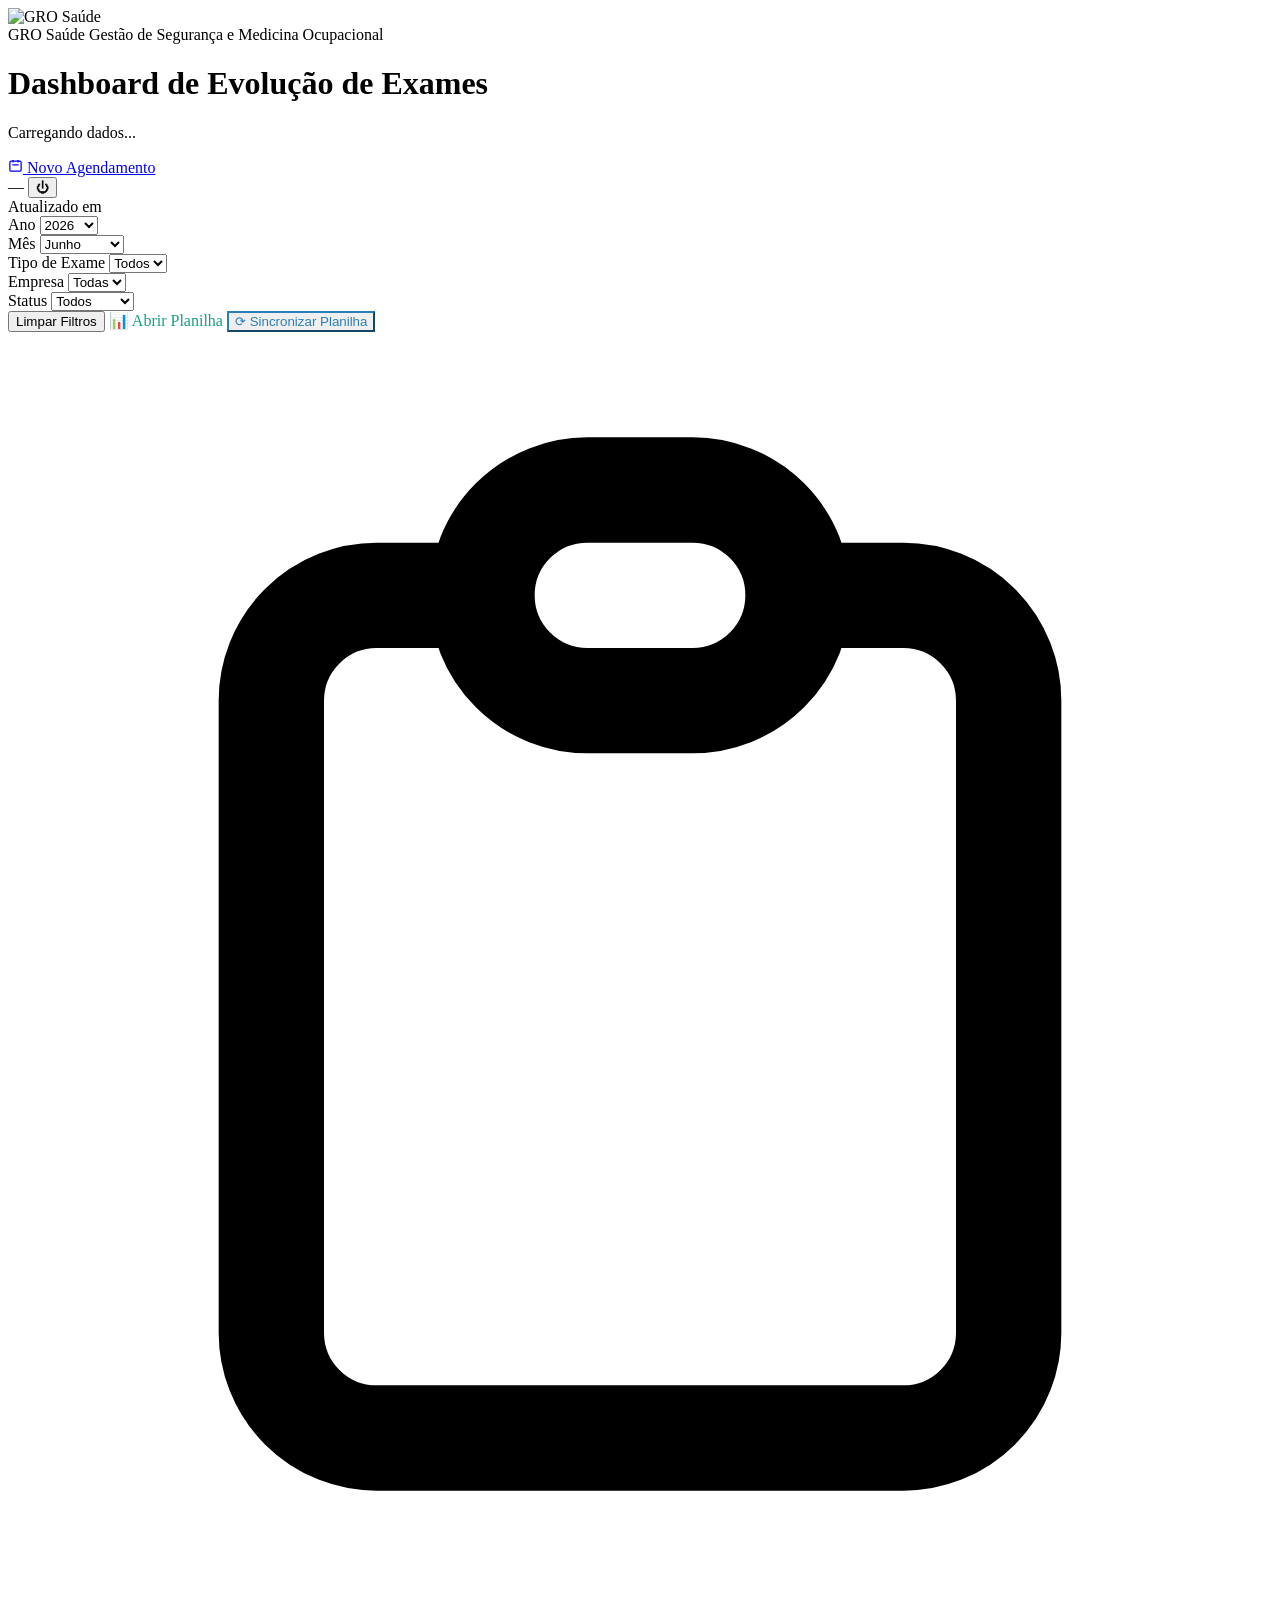
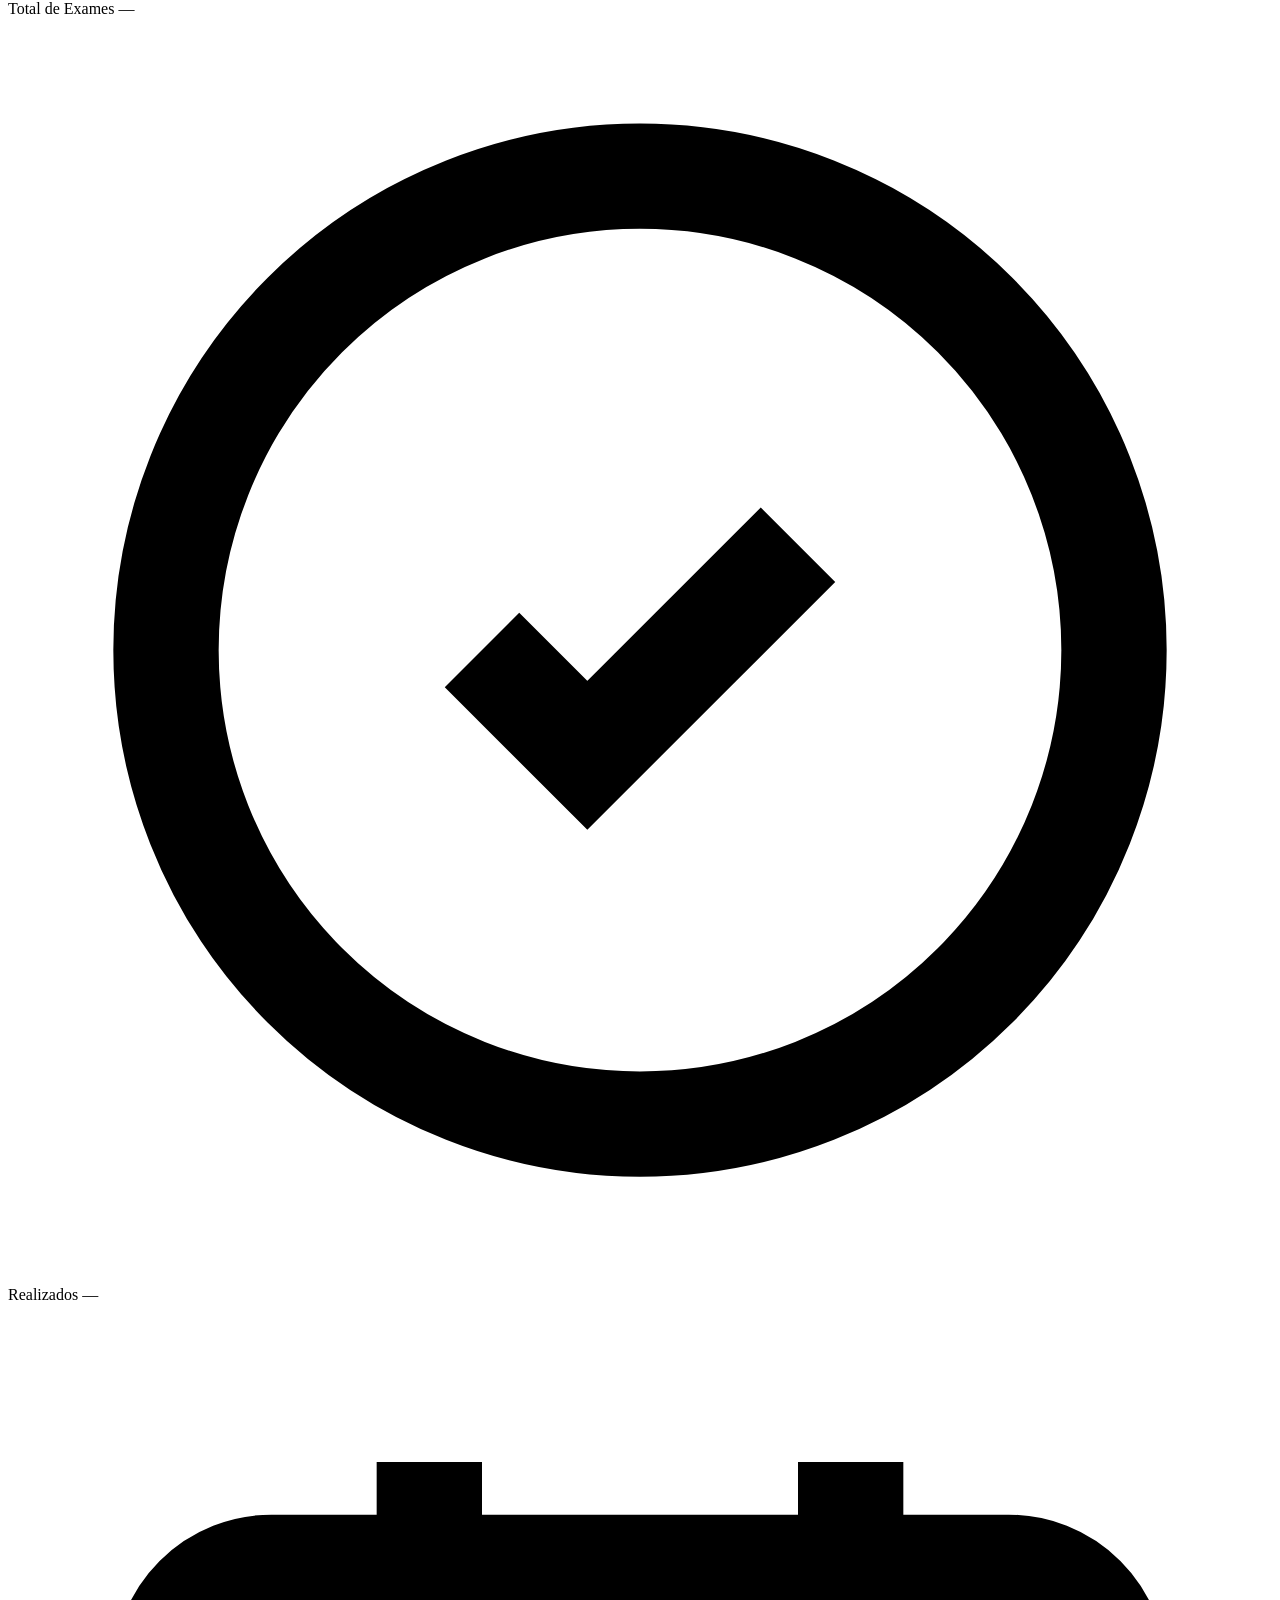
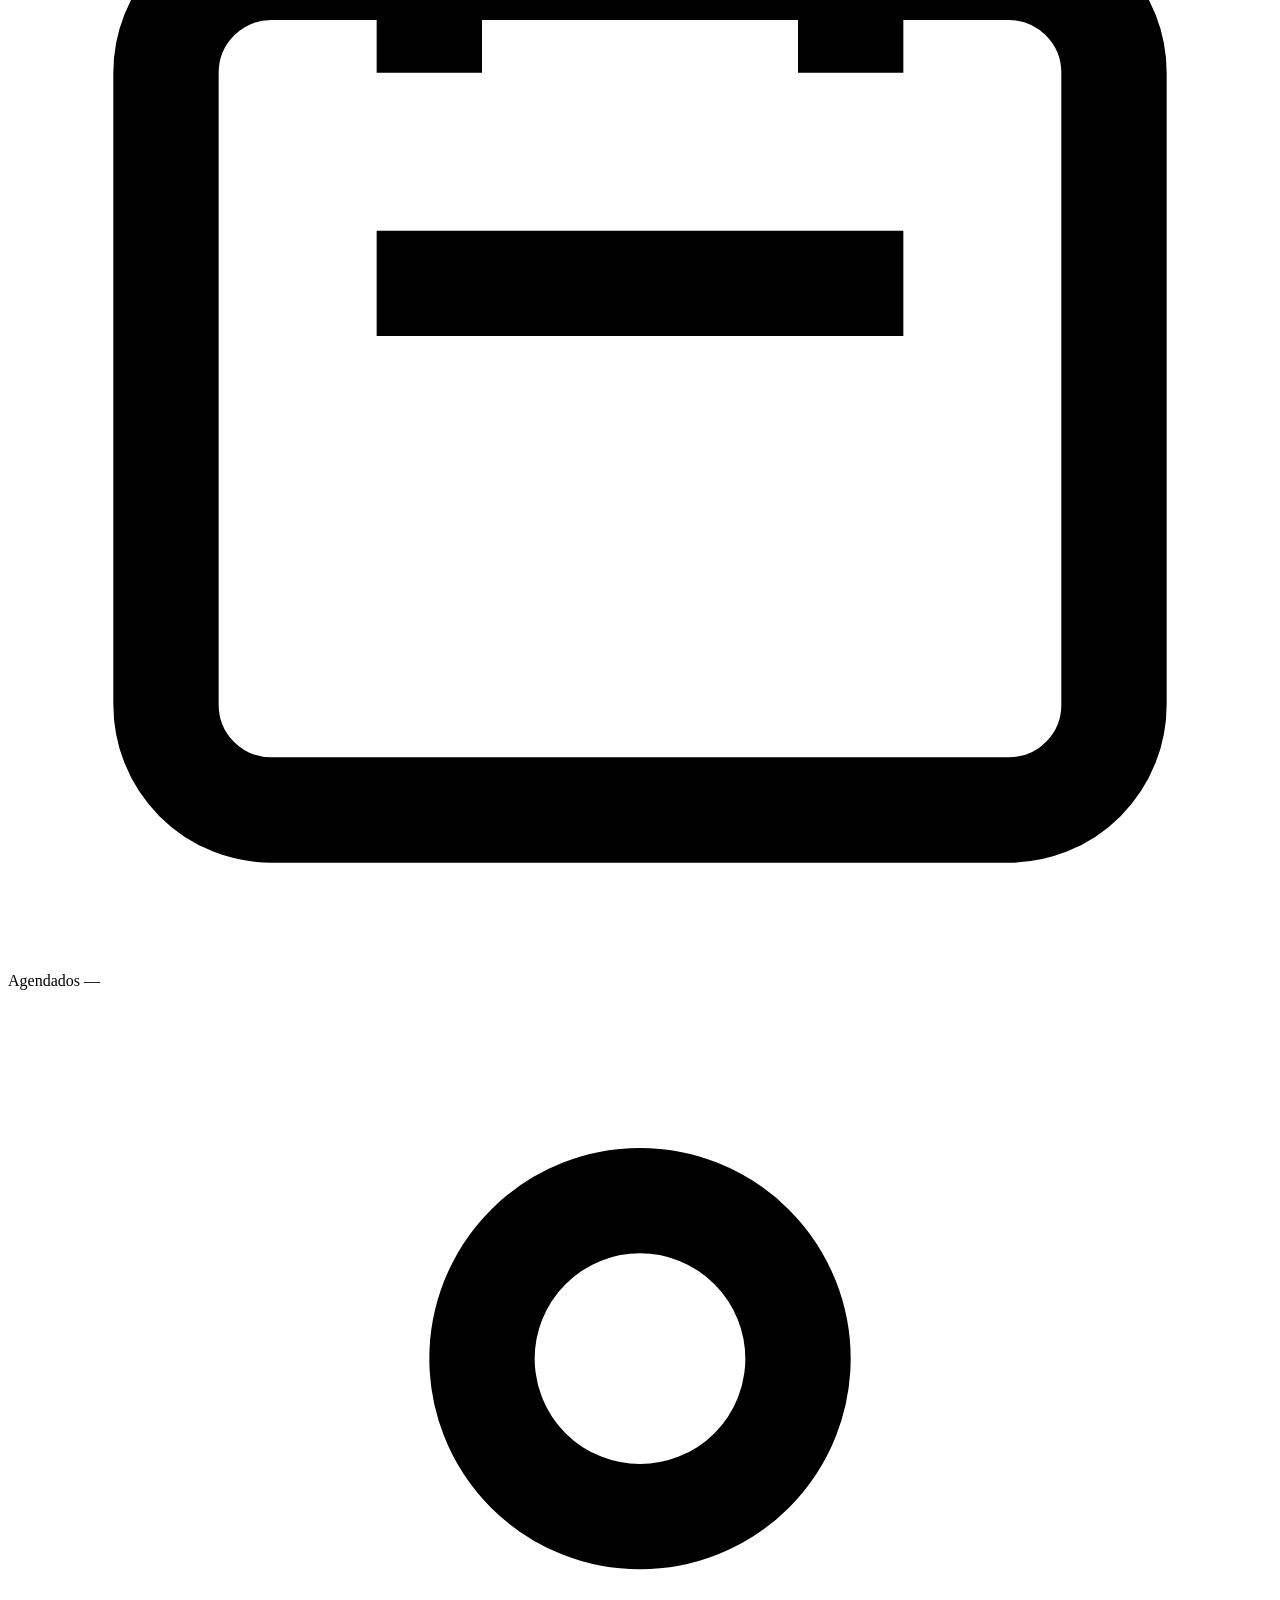
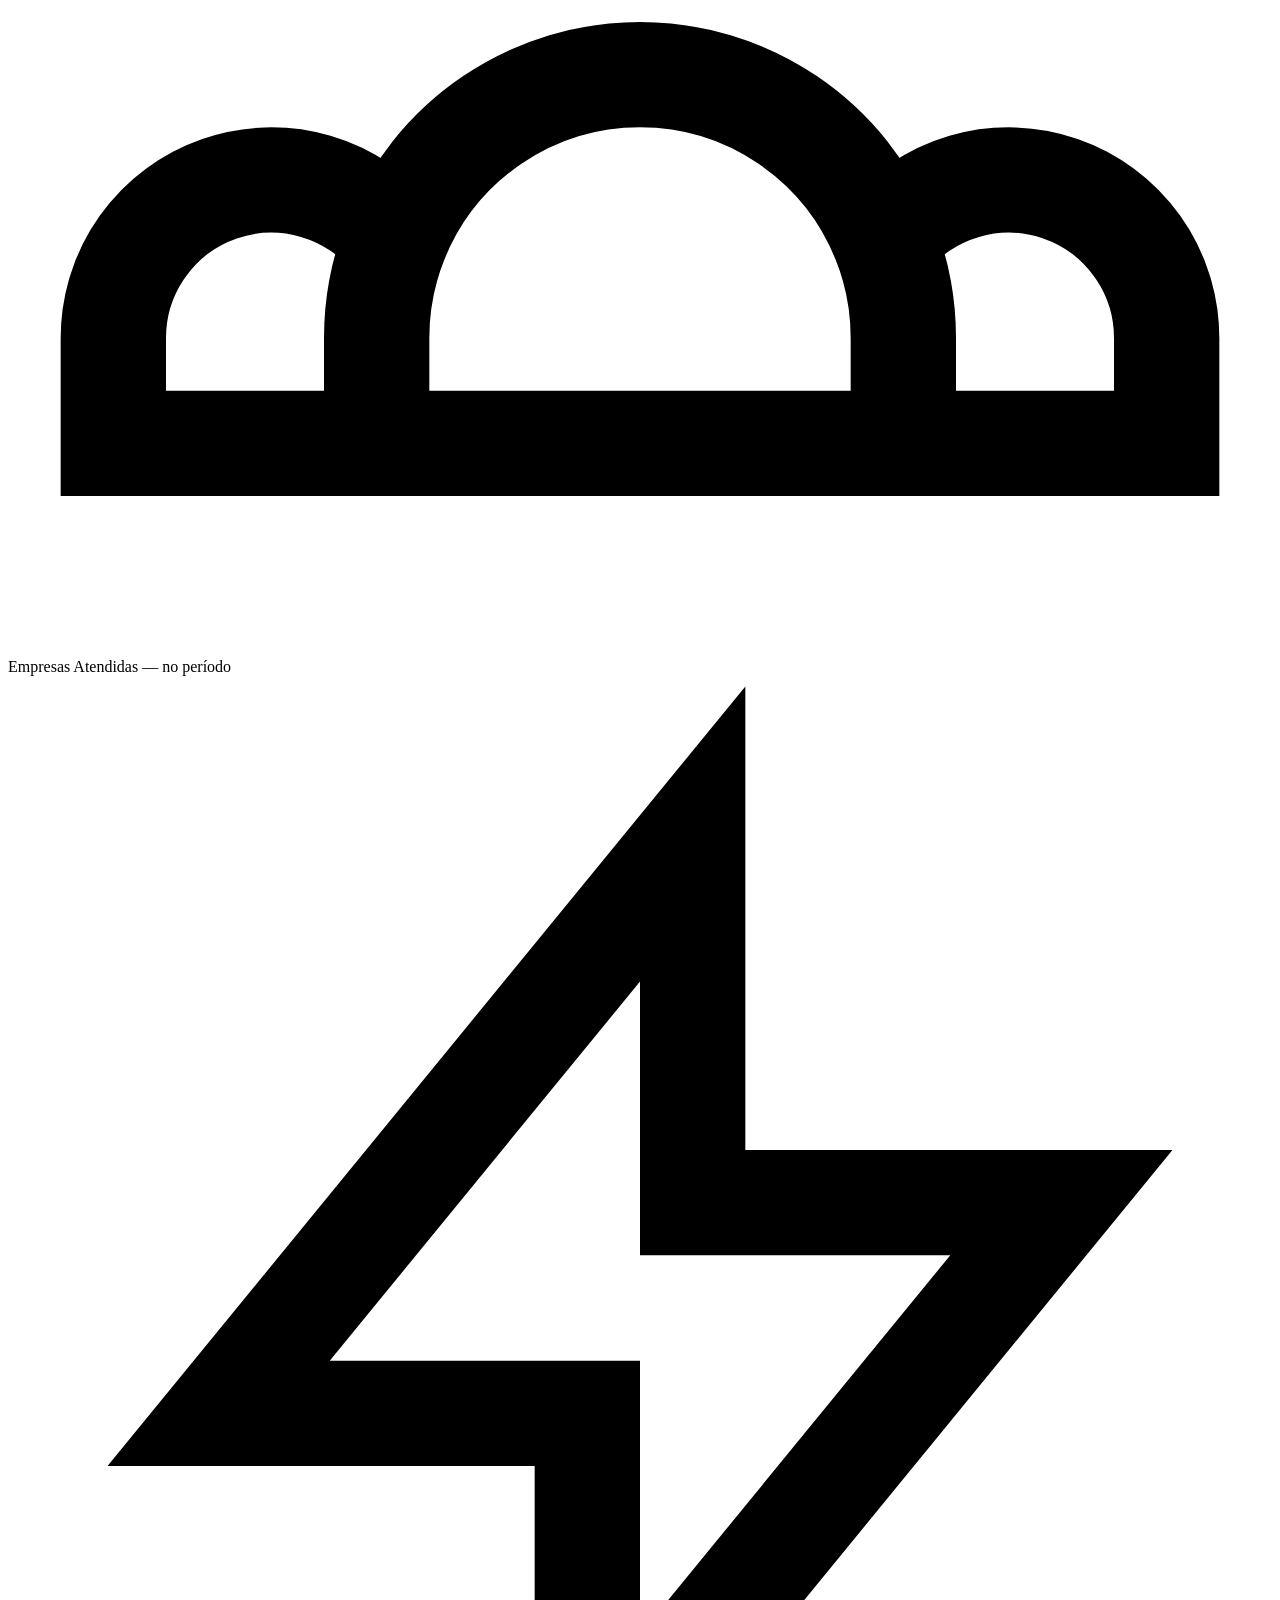
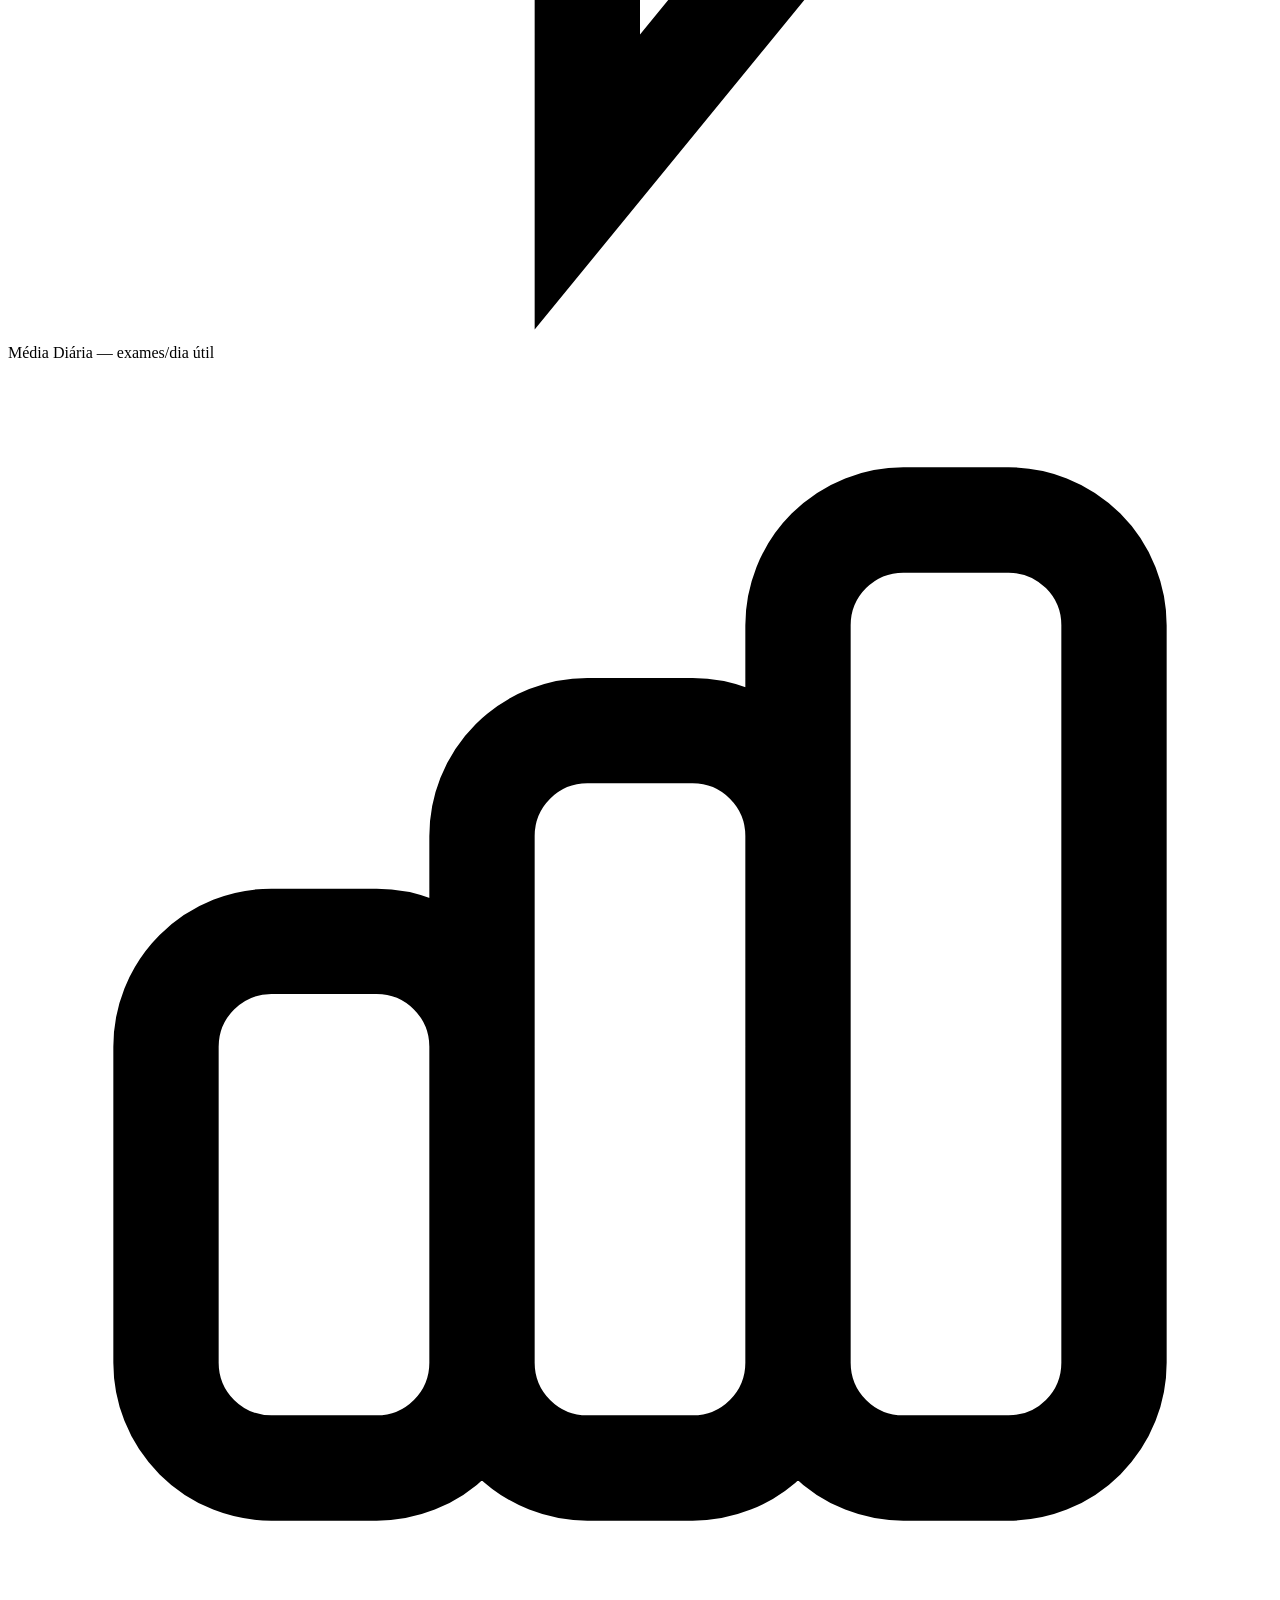
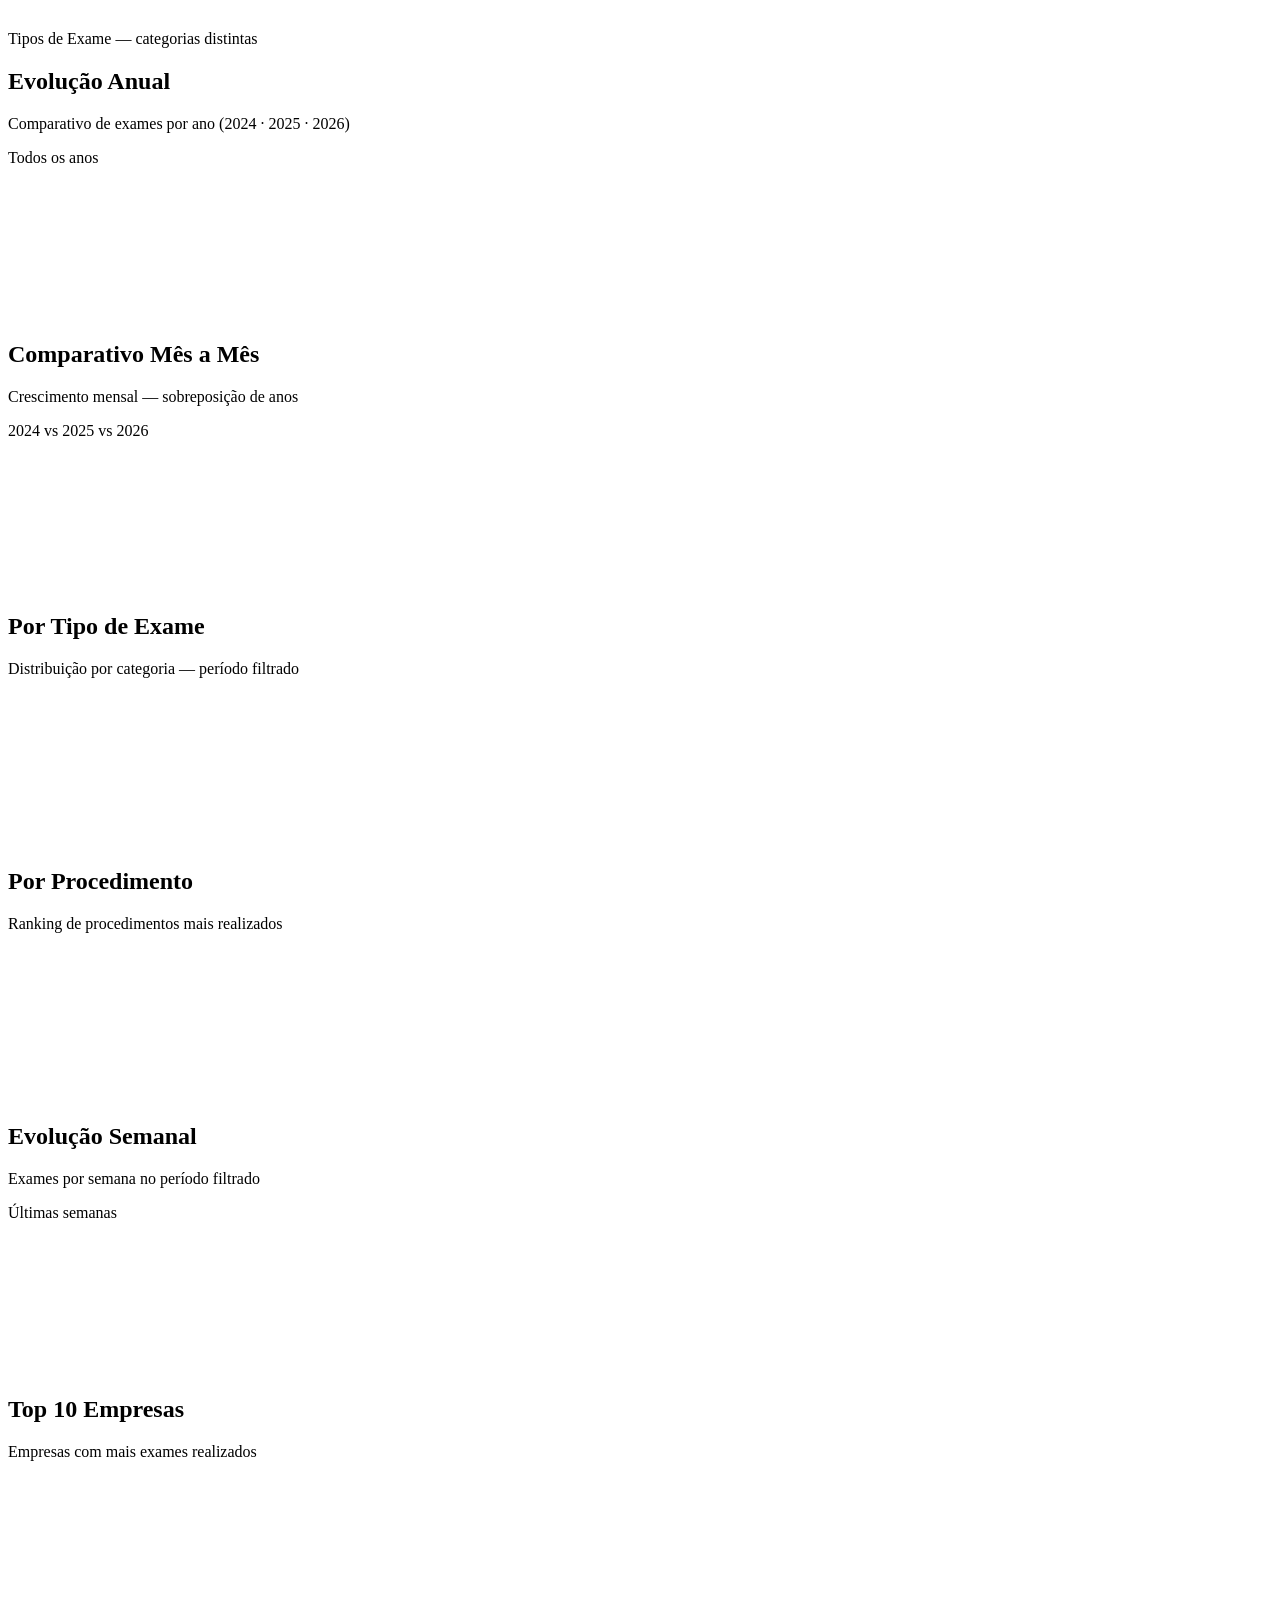
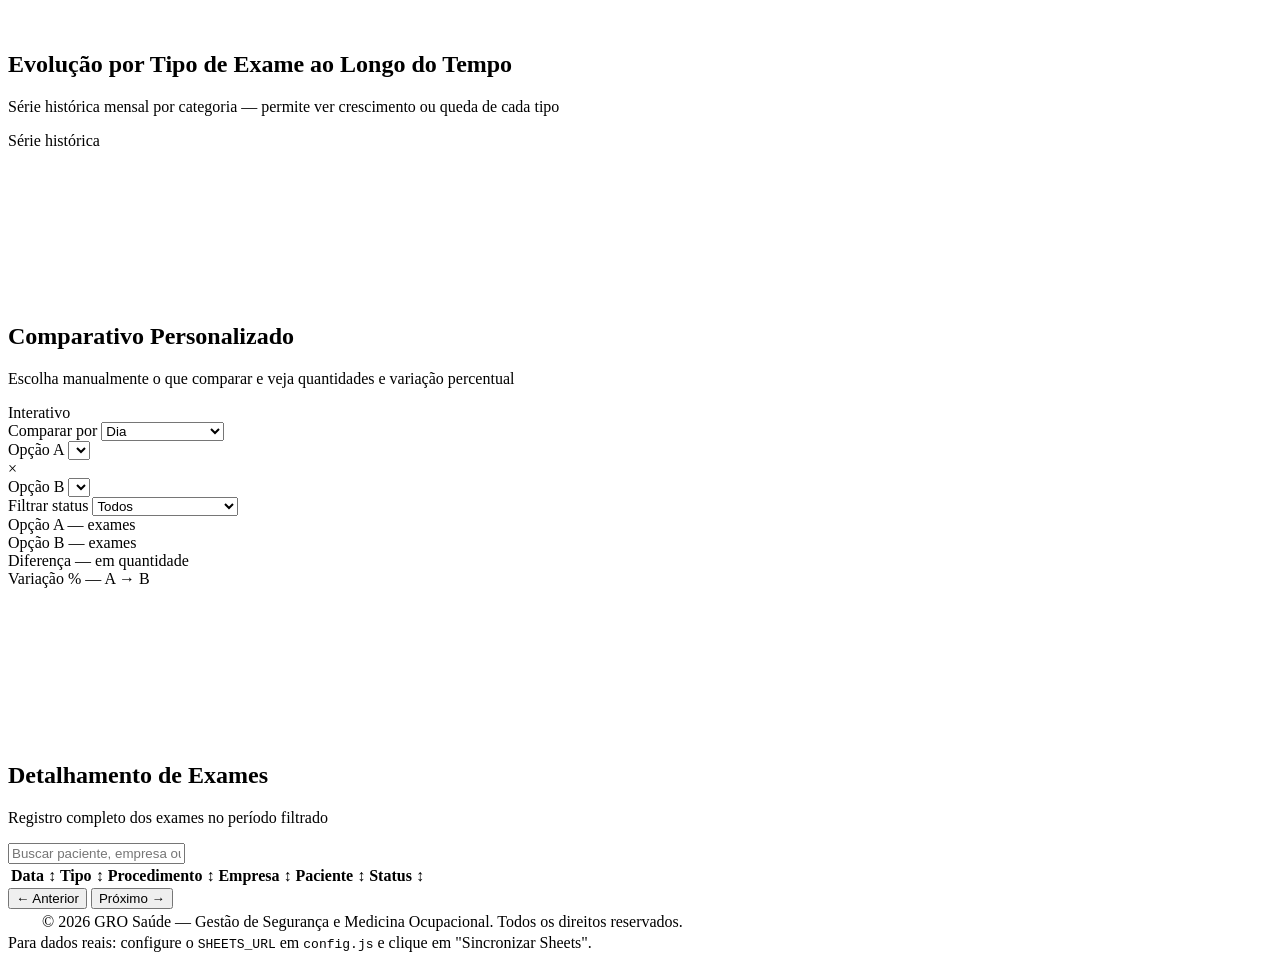
==== index.html @ b5e18d08 "feat: importa dados REAIS da agenda da clinica GRO Saude (Jun/2026) - data.js agora contém 362 exame" ====
<!DOCTYPE html>
<html lang="pt-BR">
<head>
<meta charset="UTF-8" />
<meta name="viewport" content="width=device-width, initial-scale=1.0" />
<title>Dashboard de Evolução de Exames — GRO Saúde</title>
<link rel="preconnect" href="https://fonts.googleapis.com" />
<link rel="preconnect" href="https://fonts.gstatic.com" crossorigin />
<link href="https://fonts.googleapis.com/css2?family=Inter:wght@300;400;500;600;700;800&display=swap" rel="stylesheet" />
<script src="https://cdn.jsdelivr.net/npm/chart.js@4.4.2/dist/chart.umd.min.js"></script>
<script src="config.js"></script>
<script src="auth.js"></script>
<script src="data.js"></script>
<link rel="stylesheet" href="style.css" />
</head>
<body>

<!-- HEADER -->
<header class="header">
  <div class="header-inner">
    <div class="logo-block">
      <!-- Logo oficial GRO Saúde -->
      <img src="logo.svg" alt="GRO Saúde" class="logo-img" />
      <div class="logo-text">
        <span class="logo-main">GRO Saúde</span>
        <span class="logo-sub">Gestão de Segurança e Medicina Ocupacional</span>
      </div>
    </div>
    <div class="header-title">
      <h1>Dashboard de Evolução de Exames</h1>
      <p id="headerSubtitle">Carregando dados...</p>
    </div>
    <div class="header-actions">
      <a href="agendamento.html" class="btn-agenda">
        <svg width="15" height="15" fill="none" stroke="currentColor" stroke-width="2" viewBox="0 0 24 24"><path d="M8 7V3m8 4V3m-9 8h10M5 21h14a2 2 0 002-2V7a2 2 0 00-2-2H5a2 2 0 00-2 2v12a2 2 0 002 2z"/></svg>
        Novo Agendamento
      </a>
      <div class="user-pill" id="userPill">
        <span id="userName">—</span>
        <button onclick="GRO_AUTH.logout()" class="btn-logout" title="Sair">⏻</button>
      </div>
      <div class="last-update">
        <span class="update-label">Atualizado em</span>
        <span id="dataAtual" class="update-date"></span>
      </div>
    </div>
  </div>
</header>

<!-- FILTROS -->
<section class="filters-bar">
  <div class="filters-inner">
    <div class="filter-group">
      <label for="filterAno">Ano</label>
      <select id="filterAno">
        <option value="todos">Todos</option>
        <option value="2024">2024</option>
        <option value="2025">2025</option>
        <option value="2026" selected>2026</option>
      </select>
    </div>
    <div class="filter-group">
      <label for="filterMes">Mês</label>
      <select id="filterMes">
        <option value="todos">Todos</option>
        <option value="1">Janeiro</option><option value="2">Fevereiro</option>
        <option value="3">Março</option><option value="4">Abril</option>
        <option value="5">Maio</option><option value="6" selected>Junho</option>
        <option value="7">Julho</option><option value="8">Agosto</option>
        <option value="9">Setembro</option><option value="10">Outubro</option>
        <option value="11">Novembro</option><option value="12">Dezembro</option>
      </select>
    </div>
    <div class="filter-group">
      <label for="filterTipo">Tipo de Exame</label>
      <select id="filterTipo"><option value="todos">Todos</option></select>
    </div>
    <div class="filter-group">
      <label for="filterEmpresa">Empresa</label>
      <select id="filterEmpresa"><option value="todas">Todas</option></select>
    </div>
    <div class="filter-group">
      <label for="filterStatus">Status</label>
      <select id="filterStatus">
        <option value="todos">Todos</option>
        <option value="Realizado">Realizado</option>
        <option value="Agendado">Agendado</option>
      </select>
    </div>
    <button class="btn-reset" onclick="resetFiltros()">Limpar Filtros</button>
    <a href="#" onclick="window.open(GRO_CONFIG.getSheetEditUrl(),'_blank');return false;" class="btn-reset" style="margin-left:auto;border-color:#1abc9c;color:#16a085;text-decoration:none;display:inline-flex;align-items:center" title="Abrir planilha no Google Sheets">📊 Abrir Planilha</a>
    <button class="btn-reset" id="btnSyncSheets" onclick="sincronizarSheets()" style="border-color:#2980b9;color:#2980b9" title="Ler dados da planilha">⟳ Sincronizar Planilha</button>
  </div>
</section>

<!-- KPI CARDS -->
<section class="kpi-section">
  <div class="kpi-grid">
    <div class="kpi-card kpi-primary">
      <div class="kpi-icon"><svg viewBox="0 0 24 24" fill="none" stroke="currentColor" stroke-width="2"><path d="M9 5H7a2 2 0 00-2 2v12a2 2 0 002 2h10a2 2 0 002-2V7a2 2 0 00-2-2h-2M9 5a2 2 0 002 2h2a2 2 0 002-2M9 5a2 2 0 012-2h2a2 2 0 012 2"/></svg></div>
      <div class="kpi-content">
        <span class="kpi-label">Total de Exames</span>
        <span class="kpi-value" id="kpiTotal">—</span>
        <span class="kpi-trend" id="kpiTotalTrend"></span>
      </div>
    </div>
    <div class="kpi-card kpi-success">
      <div class="kpi-icon"><svg viewBox="0 0 24 24" fill="none" stroke="currentColor" stroke-width="2"><path d="M9 12l2 2 4-4m6 2a9 9 0 11-18 0 9 9 0 0118 0z"/></svg></div>
      <div class="kpi-content">
        <span class="kpi-label">Realizados</span>
        <span class="kpi-value" id="kpiRealizados">—</span>
        <span class="kpi-sub" id="kpiRealizadosPct"></span>
      </div>
    </div>
    <div class="kpi-card kpi-warning">
      <div class="kpi-icon"><svg viewBox="0 0 24 24" fill="none" stroke="currentColor" stroke-width="2"><path d="M8 7V3m8 4V3m-9 8h10M5 21h14a2 2 0 002-2V7a2 2 0 00-2-2H5a2 2 0 00-2 2v12a2 2 0 002 2z"/></svg></div>
      <div class="kpi-content">
        <span class="kpi-label">Agendados</span>
        <span class="kpi-value" id="kpiAgendados">—</span>
        <span class="kpi-sub" id="kpiAgendadosPct"></span>
      </div>
    </div>
    <div class="kpi-card kpi-info">
      <div class="kpi-icon"><svg viewBox="0 0 24 24" fill="none" stroke="currentColor" stroke-width="2"><path d="M17 20h5v-2a3 3 0 00-5.356-1.857M17 20H7m10 0v-2c0-.656-.126-1.283-.356-1.857M7 20H2v-2a3 3 0 015.356-1.857M7 20v-2c0-.656.126-1.283.356-1.857m0 0a5.002 5.002 0 019.288 0M15 7a3 3 0 11-6 0 3 3 0 016 0z"/></svg></div>
      <div class="kpi-content">
        <span class="kpi-label">Empresas Atendidas</span>
        <span class="kpi-value" id="kpiEmpresas">—</span>
        <span class="kpi-sub">no período</span>
      </div>
    </div>
    <div class="kpi-card kpi-purple">
      <div class="kpi-icon"><svg viewBox="0 0 24 24" fill="none" stroke="currentColor" stroke-width="2"><path d="M13 10V3L4 14h7v7l9-11h-7z"/></svg></div>
      <div class="kpi-content">
        <span class="kpi-label">Média Diária</span>
        <span class="kpi-value" id="kpiMedia">—</span>
        <span class="kpi-sub">exames/dia útil</span>
      </div>
    </div>
    <div class="kpi-card kpi-teal">
      <div class="kpi-icon"><svg viewBox="0 0 24 24" fill="none" stroke="currentColor" stroke-width="2"><path d="M9 19v-6a2 2 0 00-2-2H5a2 2 0 00-2 2v6a2 2 0 002 2h2a2 2 0 002-2zm0 0V9a2 2 0 012-2h2a2 2 0 012 2v10m-6 0a2 2 0 002 2h2a2 2 0 002-2m0 0V5a2 2 0 012-2h2a2 2 0 012 2v14a2 2 0 01-2 2h-2a2 2 0 01-2-2z"/></svg></div>
      <div class="kpi-content">
        <span class="kpi-label">Tipos de Exame</span>
        <span class="kpi-value" id="kpiTipos">—</span>
        <span class="kpi-sub">categorias distintas</span>
      </div>
    </div>
  </div>
</section>

<!-- CHARTS ROW 1 — Evolução Anual + Mensal Comparativo -->
<section class="charts-section">
  <div class="charts-grid-2">
    <div class="chart-card">
      <div class="chart-header">
        <div><h2 class="chart-title">Evolução Anual</h2><p class="chart-desc">Comparativo de exames por ano (2024 · 2025 · 2026)</p></div>
        <div class="chart-badge badge-green">Todos os anos</div>
      </div>
      <div class="chart-body"><canvas id="chartAnual"></canvas></div>
    </div>
    <div class="chart-card">
      <div class="chart-header">
        <div><h2 class="chart-title">Comparativo Mês a Mês</h2><p class="chart-desc">Crescimento mensal — sobreposição de anos</p></div>
        <div class="chart-badge badge-blue" id="badgeMensal">2024 vs 2025 vs 2026</div>
      </div>
      <div class="chart-body"><canvas id="chartMensal"></canvas></div>
    </div>
  </div>
</section>

<!-- CHARTS ROW 2 — Por Tipo + Por Descrição -->
<section class="charts-section">
  <div class="charts-grid-3">
    <div class="chart-card">
      <div class="chart-header">
        <div><h2 class="chart-title">Por Tipo de Exame</h2><p class="chart-desc">Distribuição por categoria — período filtrado</p></div>
      </div>
      <div class="chart-body chart-body-donut"><canvas id="chartTipo"></canvas></div>
    </div>
    <div class="chart-card chart-wide">
      <div class="chart-header">
        <div><h2 class="chart-title">Por Procedimento</h2><p class="chart-desc">Ranking de procedimentos mais realizados</p></div>
      </div>
      <div class="chart-body"><canvas id="chartDescricao"></canvas></div>
    </div>
  </div>
</section>

<!-- CHARTS ROW 3 — Semanal + Top Empresas -->
<section class="charts-section">
  <div class="charts-grid-2">
    <div class="chart-card">
      <div class="chart-header">
        <div><h2 class="chart-title">Evolução Semanal</h2><p class="chart-desc">Exames por semana no período filtrado</p></div>
        <div class="chart-badge badge-green" id="badgeSemanal">Últimas semanas</div>
      </div>
      <div class="chart-body"><canvas id="chartSemanal"></canvas></div>
    </div>
    <div class="chart-card">
      <div class="chart-header">
        <div><h2 class="chart-title">Top 10 Empresas</h2><p class="chart-desc">Empresas com mais exames realizados</p></div>
      </div>
      <div class="chart-body"><canvas id="chartEmpresa"></canvas></div>
    </div>
  </div>
</section>

<!-- CHART ROW 4 — Evolução por Tipo Ao Longo do Tempo (novo!) -->
<section class="charts-section">
  <div class="charts-grid-1">
    <div class="chart-card">
      <div class="chart-header">
        <div><h2 class="chart-title">Evolução por Tipo de Exame ao Longo do Tempo</h2><p class="chart-desc">Série histórica mensal por categoria — permite ver crescimento ou queda de cada tipo</p></div>
        <div class="chart-badge badge-green">Série histórica</div>
      </div>
      <div class="chart-body chart-body-tall"><canvas id="chartTipoTempo"></canvas></div>
    </div>
  </div>
</section>

<!-- COMPARATIVO PERSONALIZADO -->
<section class="charts-section">
  <div class="chart-card">
    <div class="chart-header">
      <div>
        <h2 class="chart-title">Comparativo Personalizado</h2>
        <p class="chart-desc">Escolha manualmente o que comparar e veja quantidades e variação percentual</p>
      </div>
      <div class="chart-badge badge-blue">Interativo</div>
    </div>
    <div class="comp-body">
      <!-- Controles -->
      <div class="comp-controls">
        <div class="comp-field">
          <label>Comparar por</label>
          <select id="compDim" onchange="popularComparacao()">
            <option value="dia" selected>Dia</option>
            <option value="mes">Mês (de um ano)</option>
            <option value="ano">Ano</option>
            <option value="tipo">Tipo de Exame</option>
            <option value="empresa">Empresa</option>
            <option value="procedimento">Procedimento</option>
          </select>
        </div>
        <div class="comp-field" id="compAnoBox" style="display:none">
          <label>Ano de referência</label>
          <select id="compAno" onchange="calcularComparacao()"></select>
        </div>
        <div class="comp-field">
          <label id="lblA">Opção A</label>
          <select id="compA" onchange="calcularComparacao()"></select>
        </div>
        <div class="comp-vs">×</div>
        <div class="comp-field">
          <label id="lblB">Opção B</label>
          <select id="compB" onchange="calcularComparacao()"></select>
        </div>
        <div class="comp-field">
          <label>Filtrar status</label>
          <select id="compStatus" onchange="calcularComparacao()">
            <option value="todos">Todos</option>
            <option value="Realizado">Somente realizados</option>
            <option value="Agendado">Somente agendados</option>
          </select>
        </div>
      </div>

      <!-- Resultado: cards -->
      <div class="comp-results">
        <div class="comp-card comp-card-a">
          <span class="comp-card-label" id="cardLabelA">Opção A</span>
          <span class="comp-card-value" id="cardValA">—</span>
          <span class="comp-card-sub">exames</span>
        </div>
        <div class="comp-card comp-card-b">
          <span class="comp-card-label" id="cardLabelB">Opção B</span>
          <span class="comp-card-value" id="cardValB">—</span>
          <span class="comp-card-sub">exames</span>
        </div>
        <div class="comp-card comp-card-diff">
          <span class="comp-card-label">Diferença</span>
          <span class="comp-card-value" id="cardDiff">—</span>
          <span class="comp-card-sub" id="cardDiffSub">em quantidade</span>
        </div>
        <div class="comp-card comp-card-pct">
          <span class="comp-card-label">Variação %</span>
          <span class="comp-card-value" id="cardPct">—</span>
          <span class="comp-card-sub" id="cardPctSub">A → B</span>
        </div>
      </div>

      <!-- Gráfico comparativo + detalhamento -->
      <div class="comp-chart-row">
        <div class="comp-chart-box"><canvas id="chartComp"></canvas></div>
        <div class="comp-detail" id="compDetail"></div>
      </div>
    </div>
  </div>
</section>

<!-- TABLE -->
<section class="table-section">
  <div class="table-card">
    <div class="table-header">
      <div><h2 class="chart-title">Detalhamento de Exames</h2><p class="chart-desc">Registro completo dos exames no período filtrado</p></div>
      <div class="table-controls">
        <input type="text" id="tableSearch" placeholder="Buscar paciente, empresa ou exame..." class="search-input" />
        <span id="tableCount" class="table-count"></span>
      </div>
    </div>
    <div class="table-wrapper">
      <table id="mainTable">
        <thead>
          <tr>
            <th onclick="sortTable('data')">Data <span class="sort-icon">↕</span></th>
            <th onclick="sortTable('tipo')">Tipo <span class="sort-icon">↕</span></th>
            <th onclick="sortTable('descricao')">Procedimento <span class="sort-icon">↕</span></th>
            <th onclick="sortTable('empresa')">Empresa <span class="sort-icon">↕</span></th>
            <th onclick="sortTable('paciente')">Paciente <span class="sort-icon">↕</span></th>
            <th onclick="sortTable('status')">Status <span class="sort-icon">↕</span></th>
          </tr>
        </thead>
        <tbody id="tableBody"></tbody>
      </table>
    </div>
    <div class="table-pagination">
      <button id="btnPrev" onclick="prevPage()">← Anterior</button>
      <span id="pageInfo"></span>
      <button id="btnNext" onclick="nextPage()">Próximo →</button>
    </div>
  </div>
</section>

<footer class="footer">
  <div class="footer-inner">
    <div style="display:flex;align-items:center;gap:.75rem">
      <svg viewBox="0 0 100 114" fill="none" width="22" height="25" style="flex-shrink:0">
        <path d="M50 3L93 27V87L50 111L7 87V27L50 3Z" fill="rgba(255,255,255,0.15)"/>
        <path d="M44 14H82C88.627 14 94 19.373 94 26C94 32.627 88.627 38 82 38H44C37.373 38 32 43.373 32 50" stroke="white" stroke-width="15" stroke-linecap="round"/>
        <path d="M56 76H18C11.373 76 6 70.627 6 64C6 57.373 11.373 52 18 52H56C62.627 52 68 46.627 68 40" stroke="white" stroke-width="15" stroke-linecap="round"/>
      </svg>
      <span>© 2026 GRO Saúde — Gestão de Segurança e Medicina Ocupacional. Todos os direitos reservados.</span>
    </div>
    <span class="footer-hint">Para dados reais: configure o <code>SHEETS_URL</code> em <code>config.js</code> e clique em "Sincronizar Sheets".</span>
  </div>
</footer>

<script src="app.js"></script>
</body>
</html>
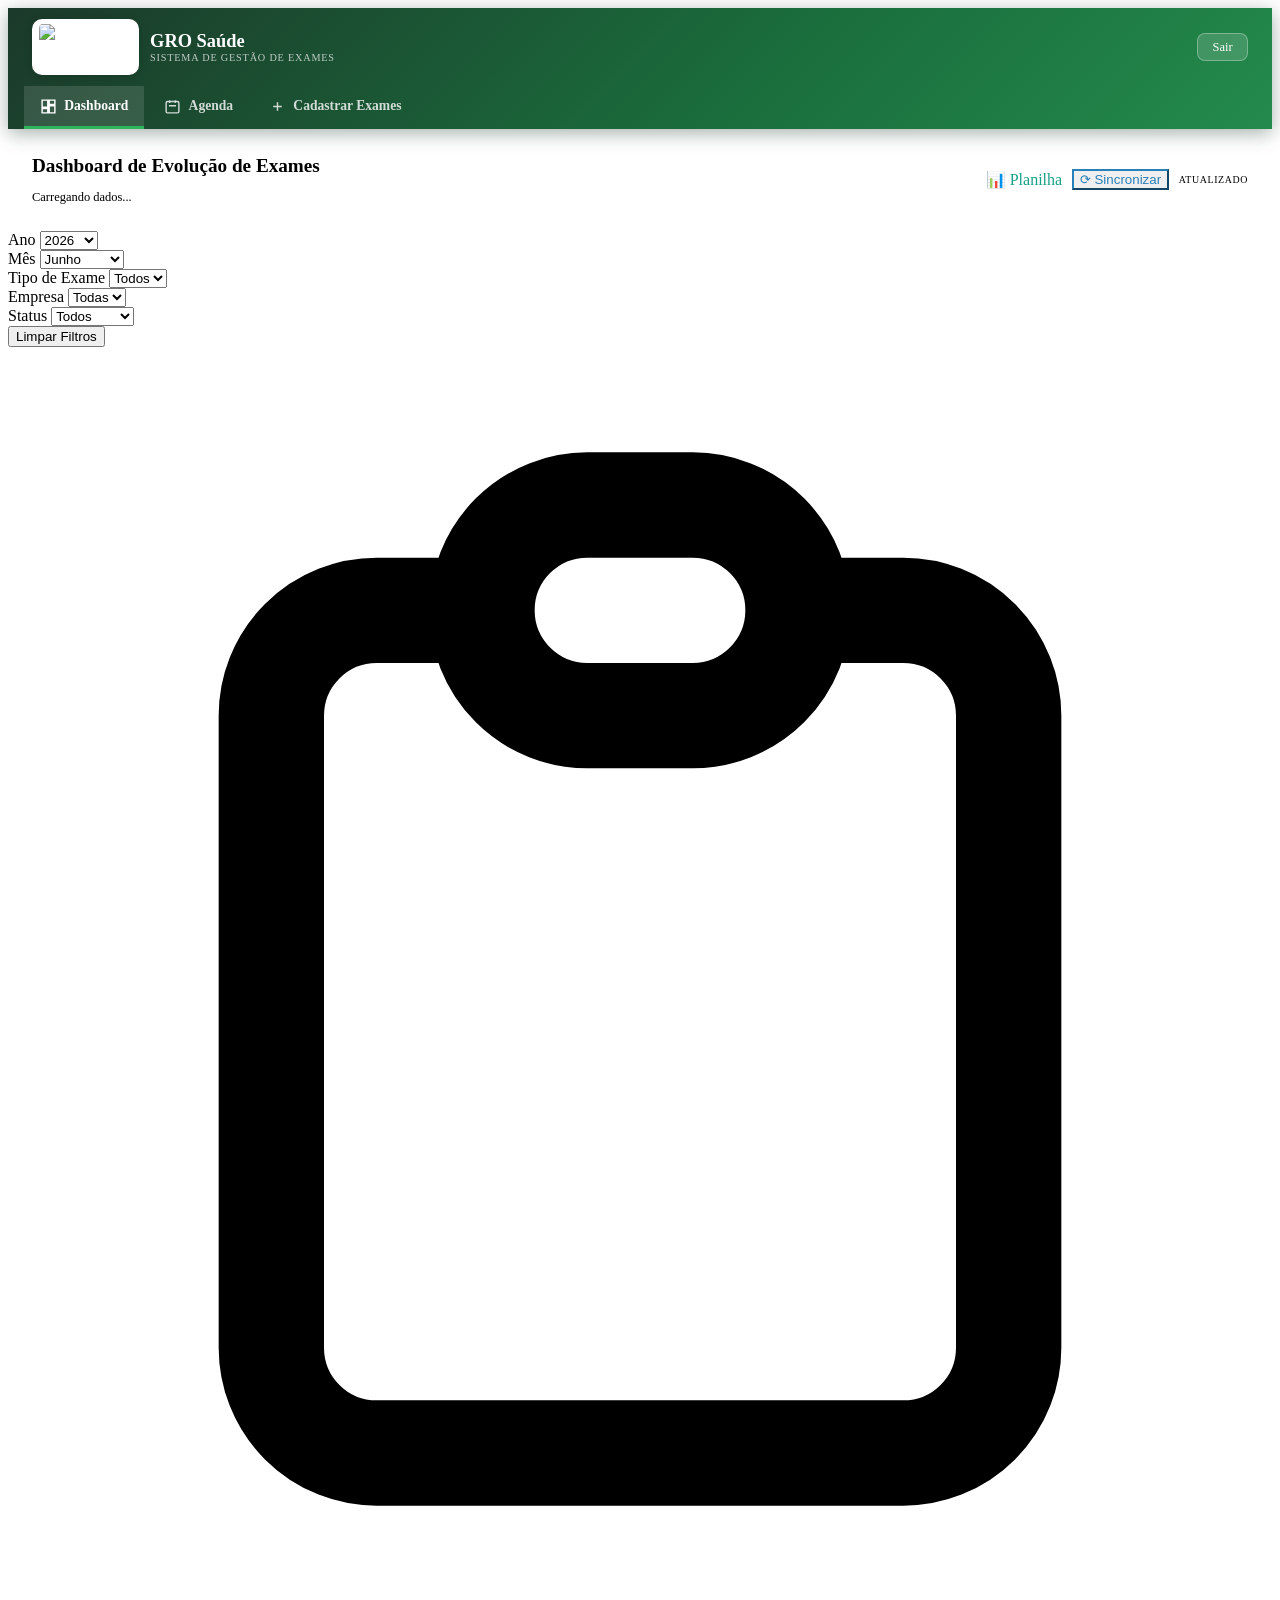
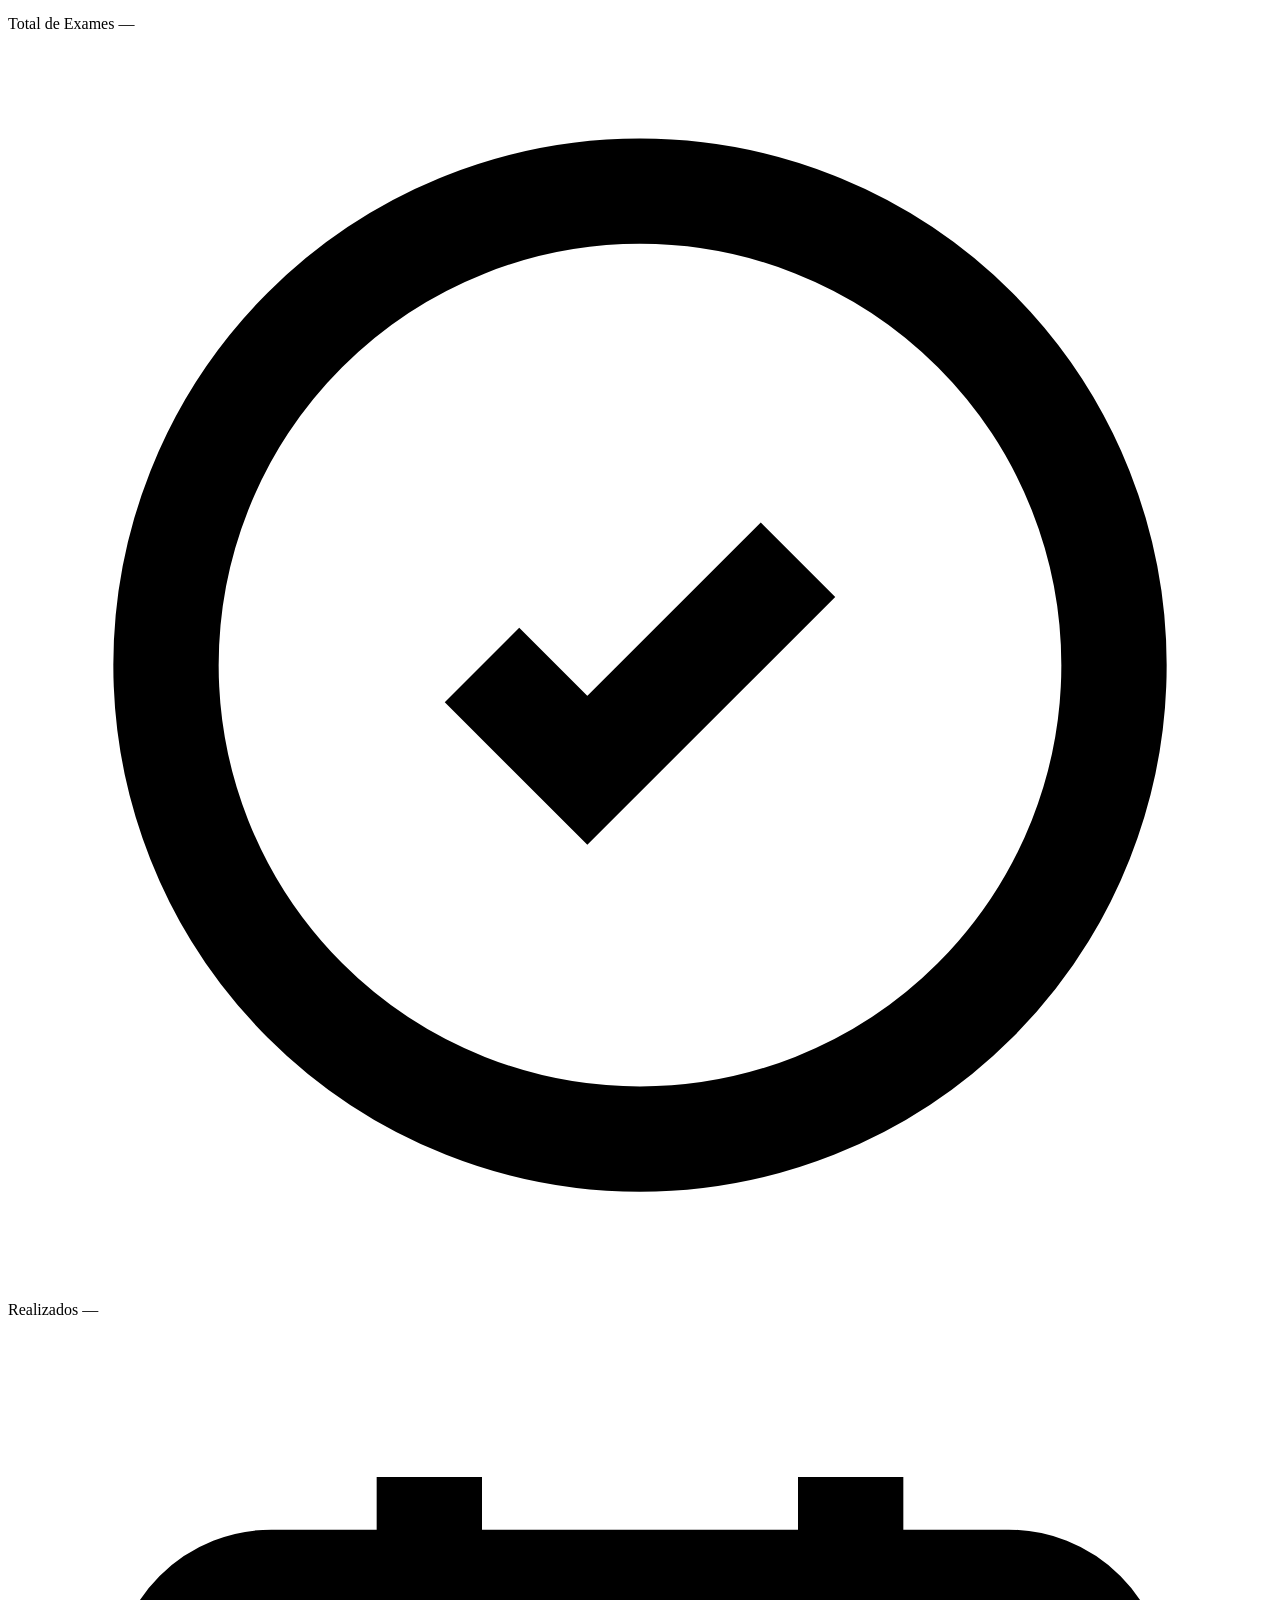
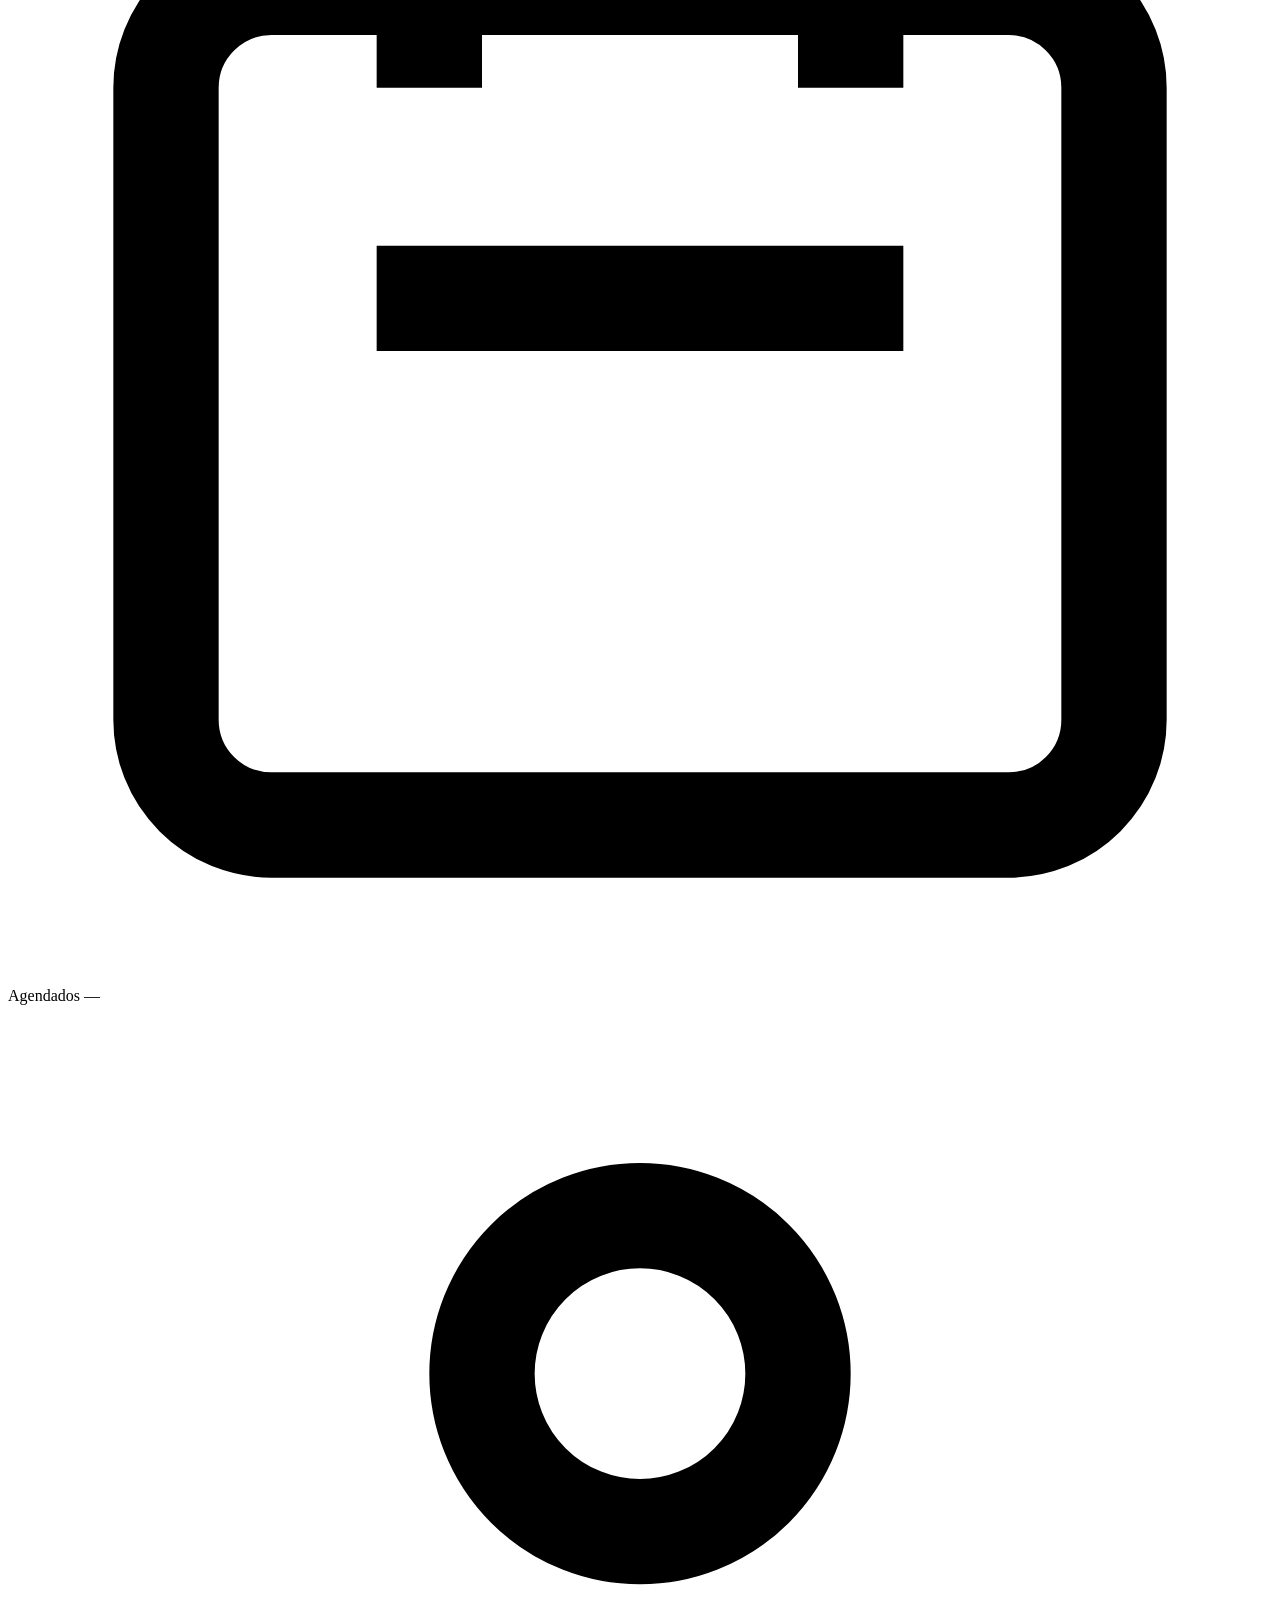
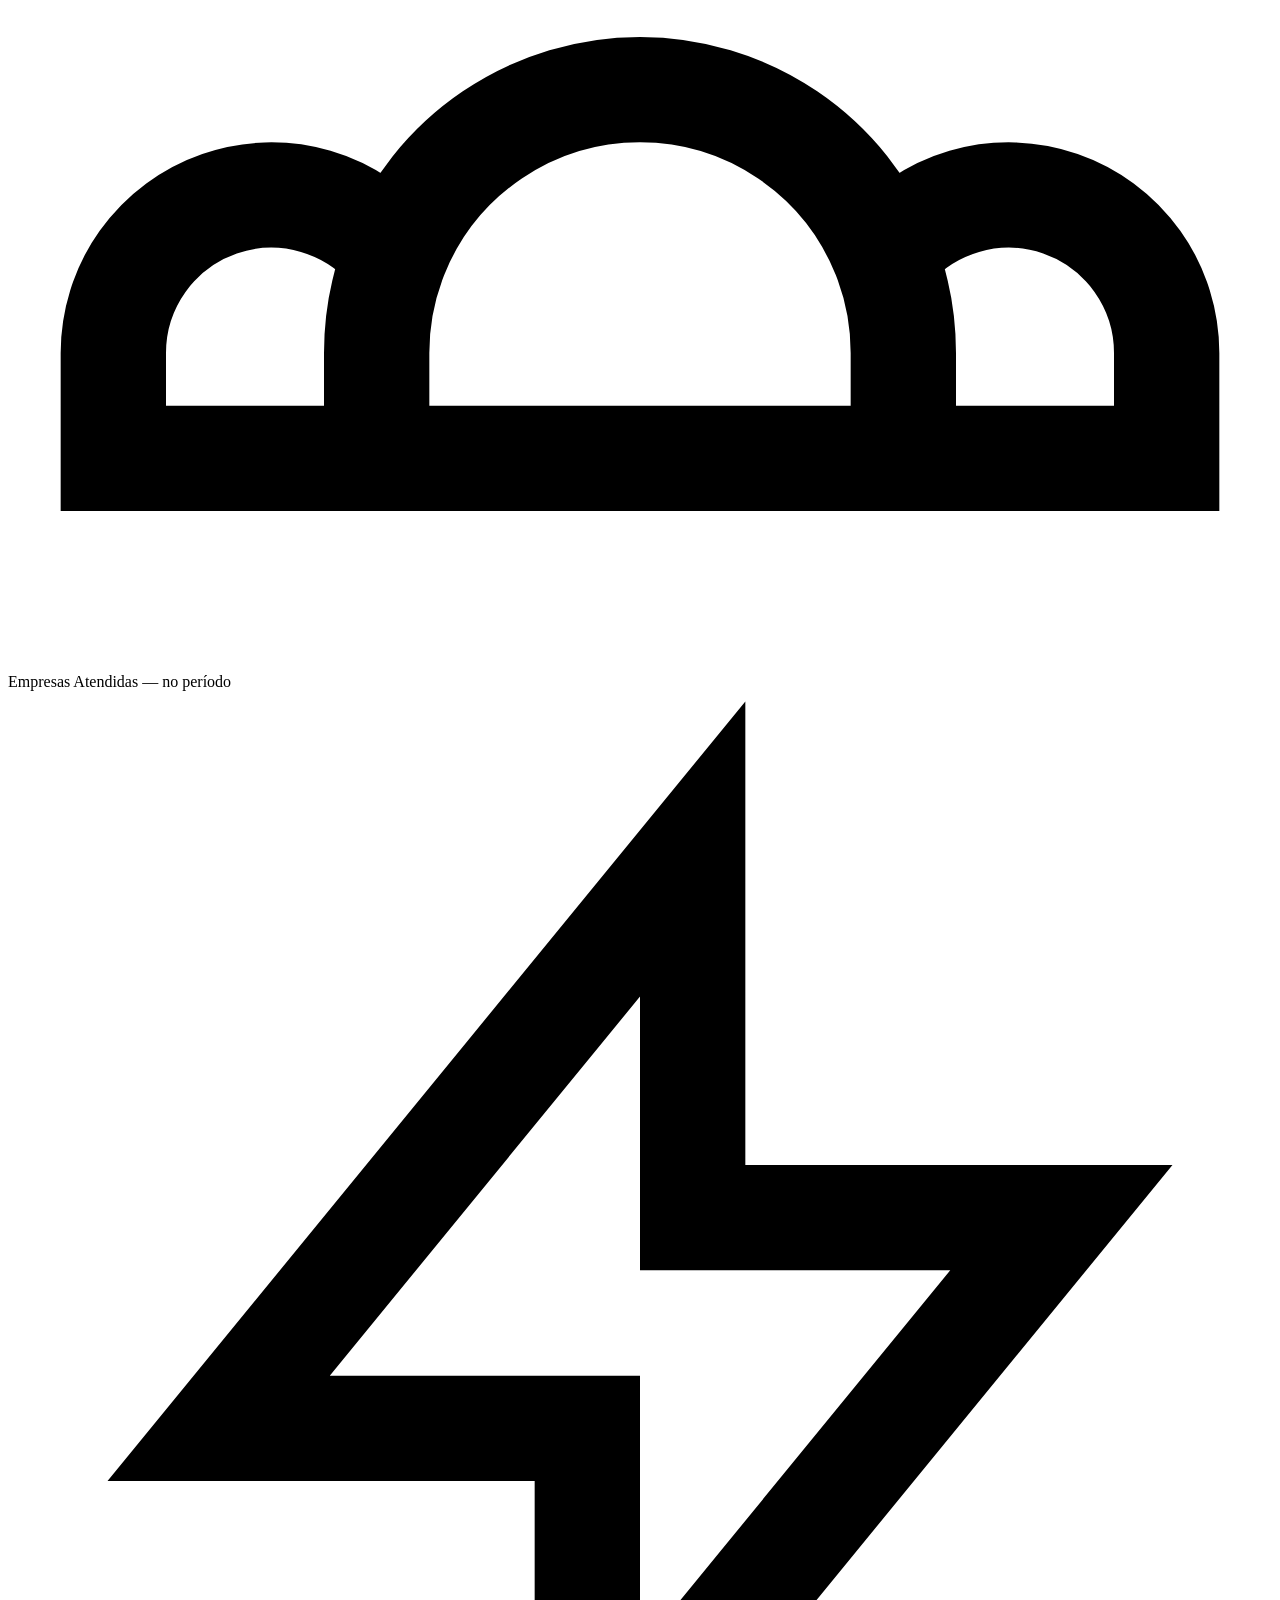
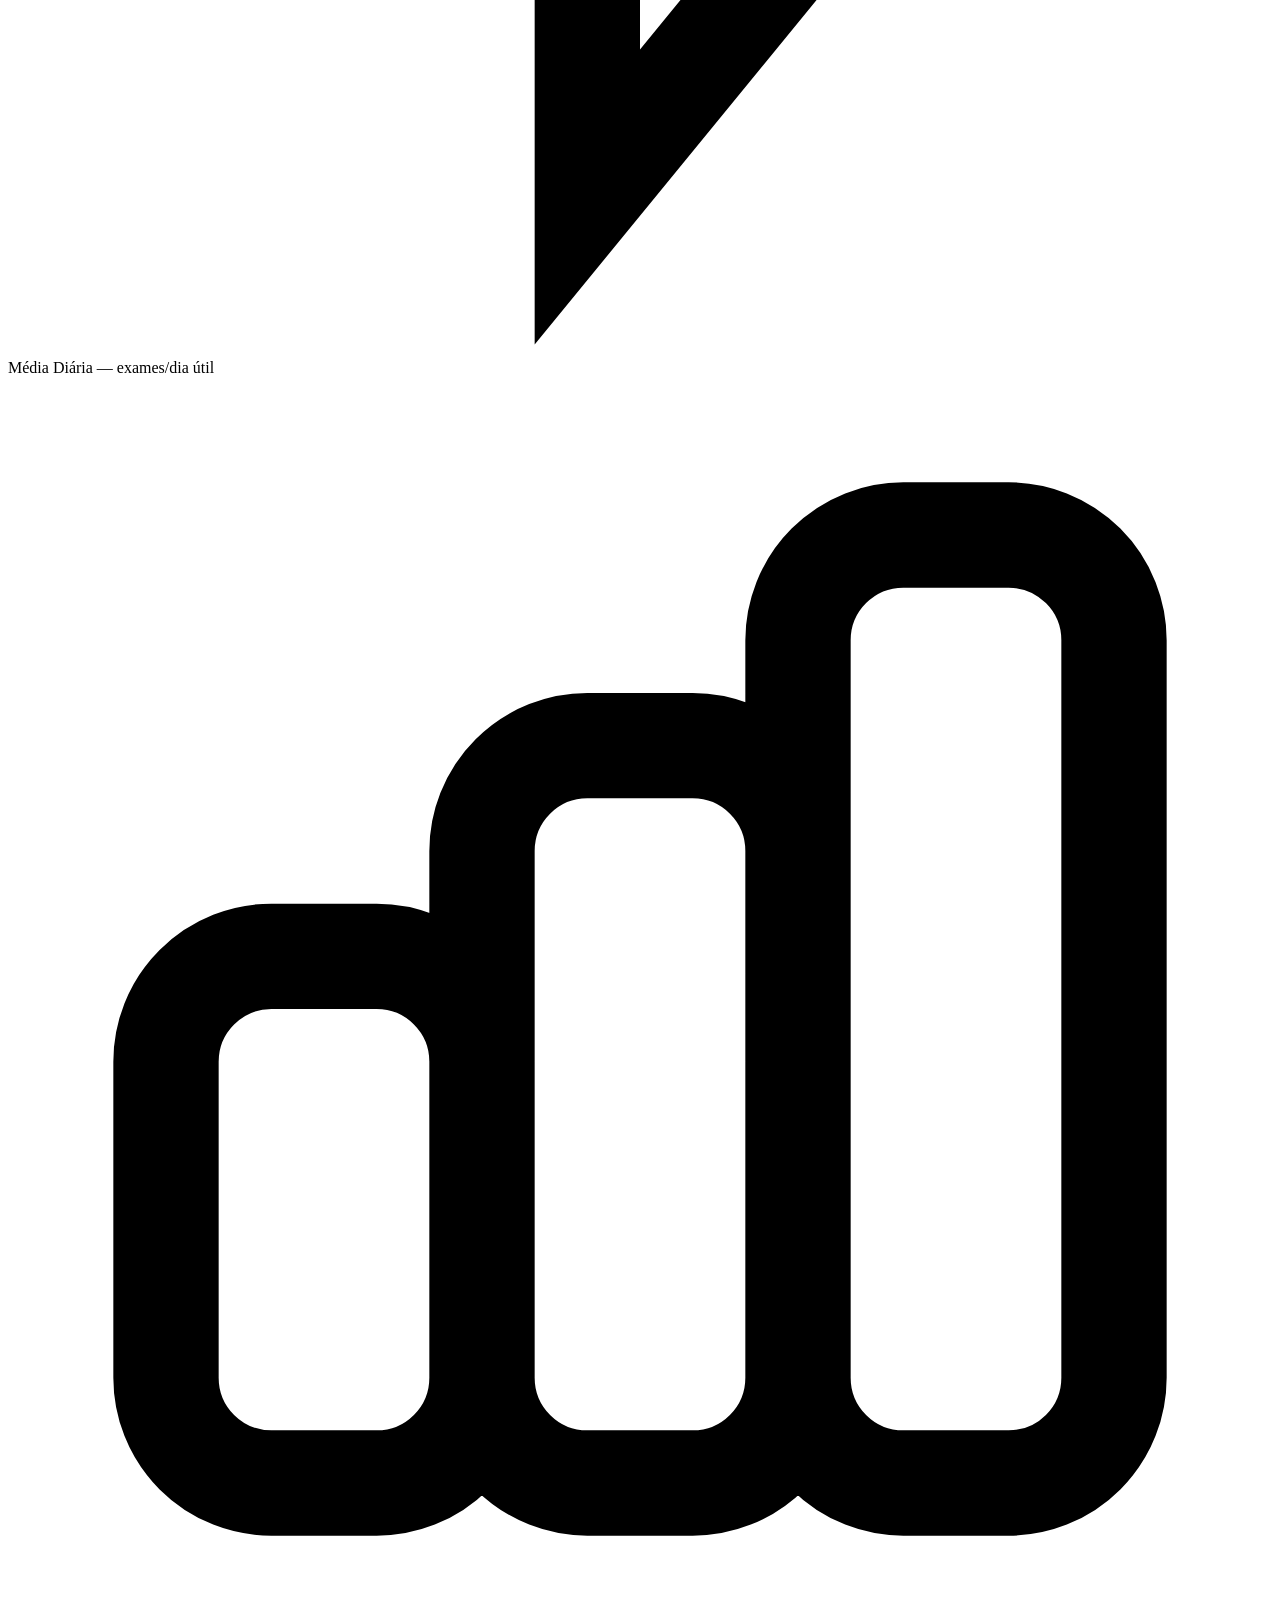
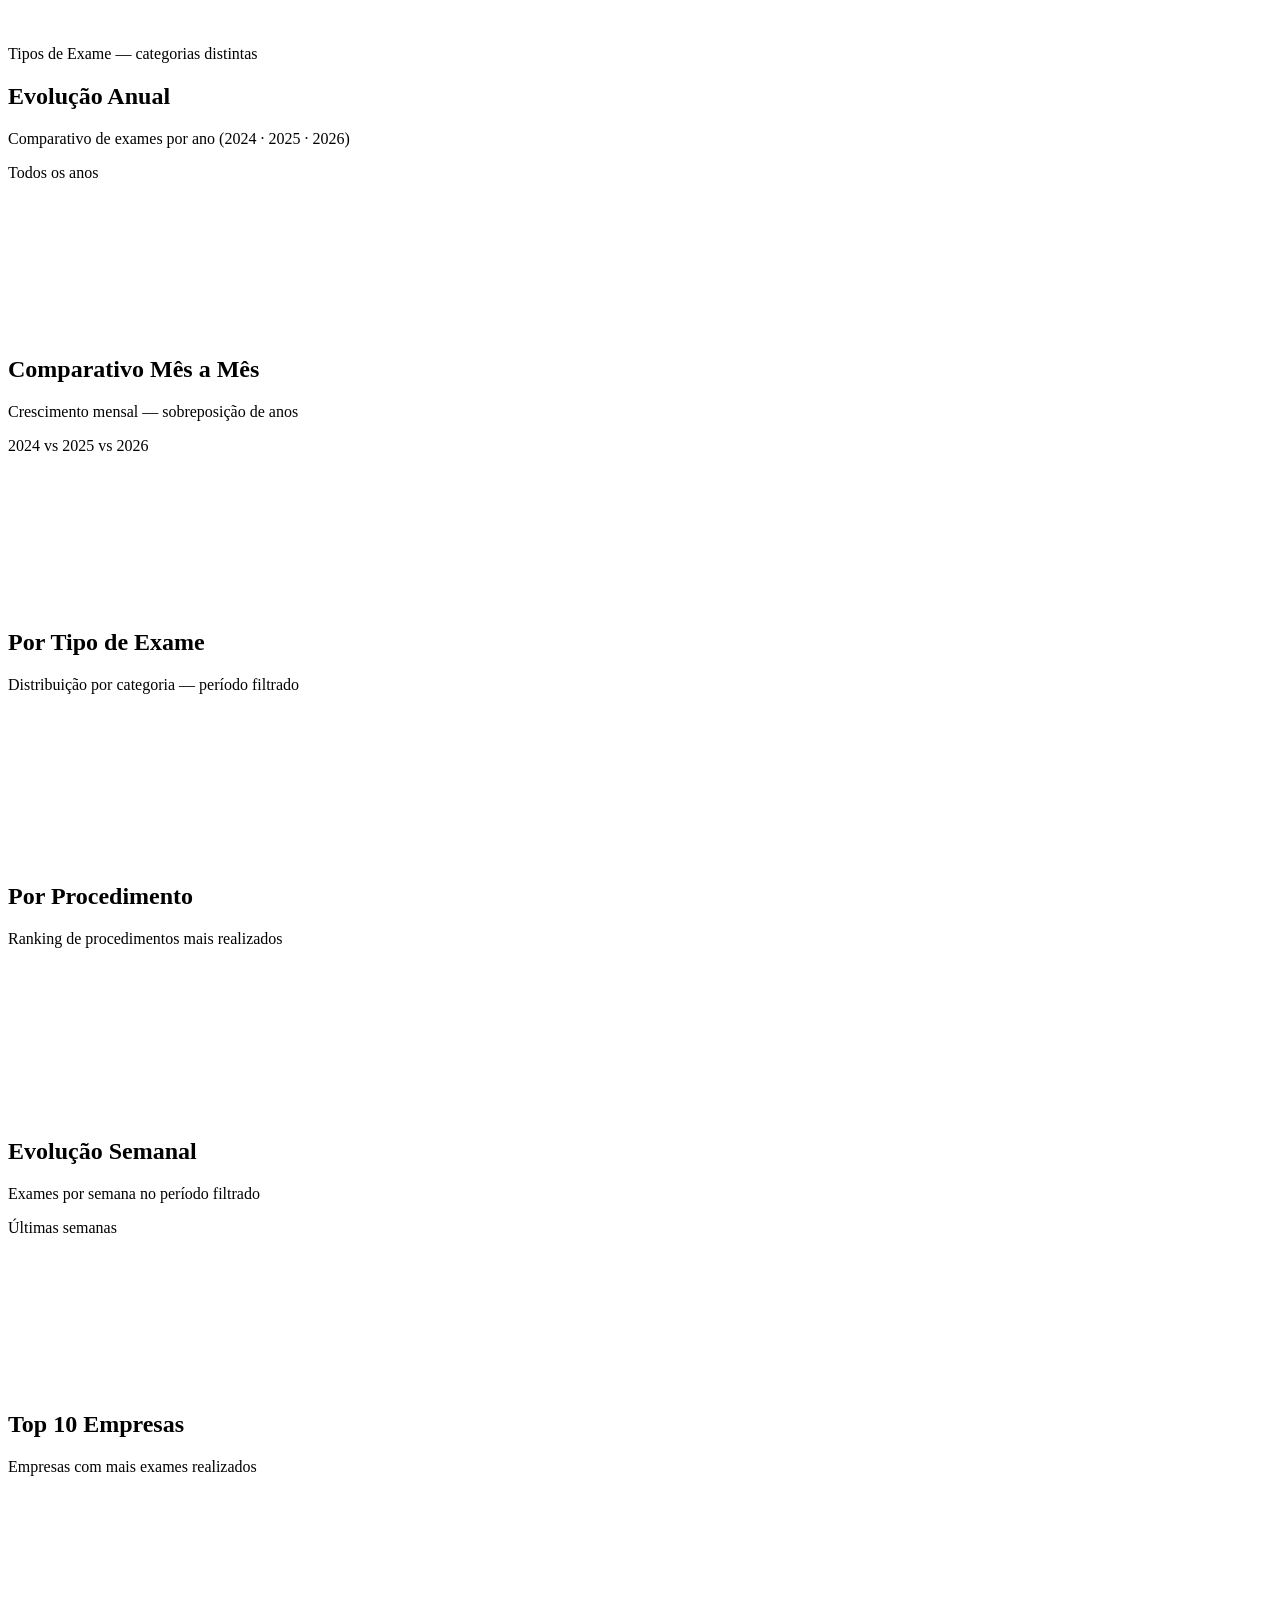
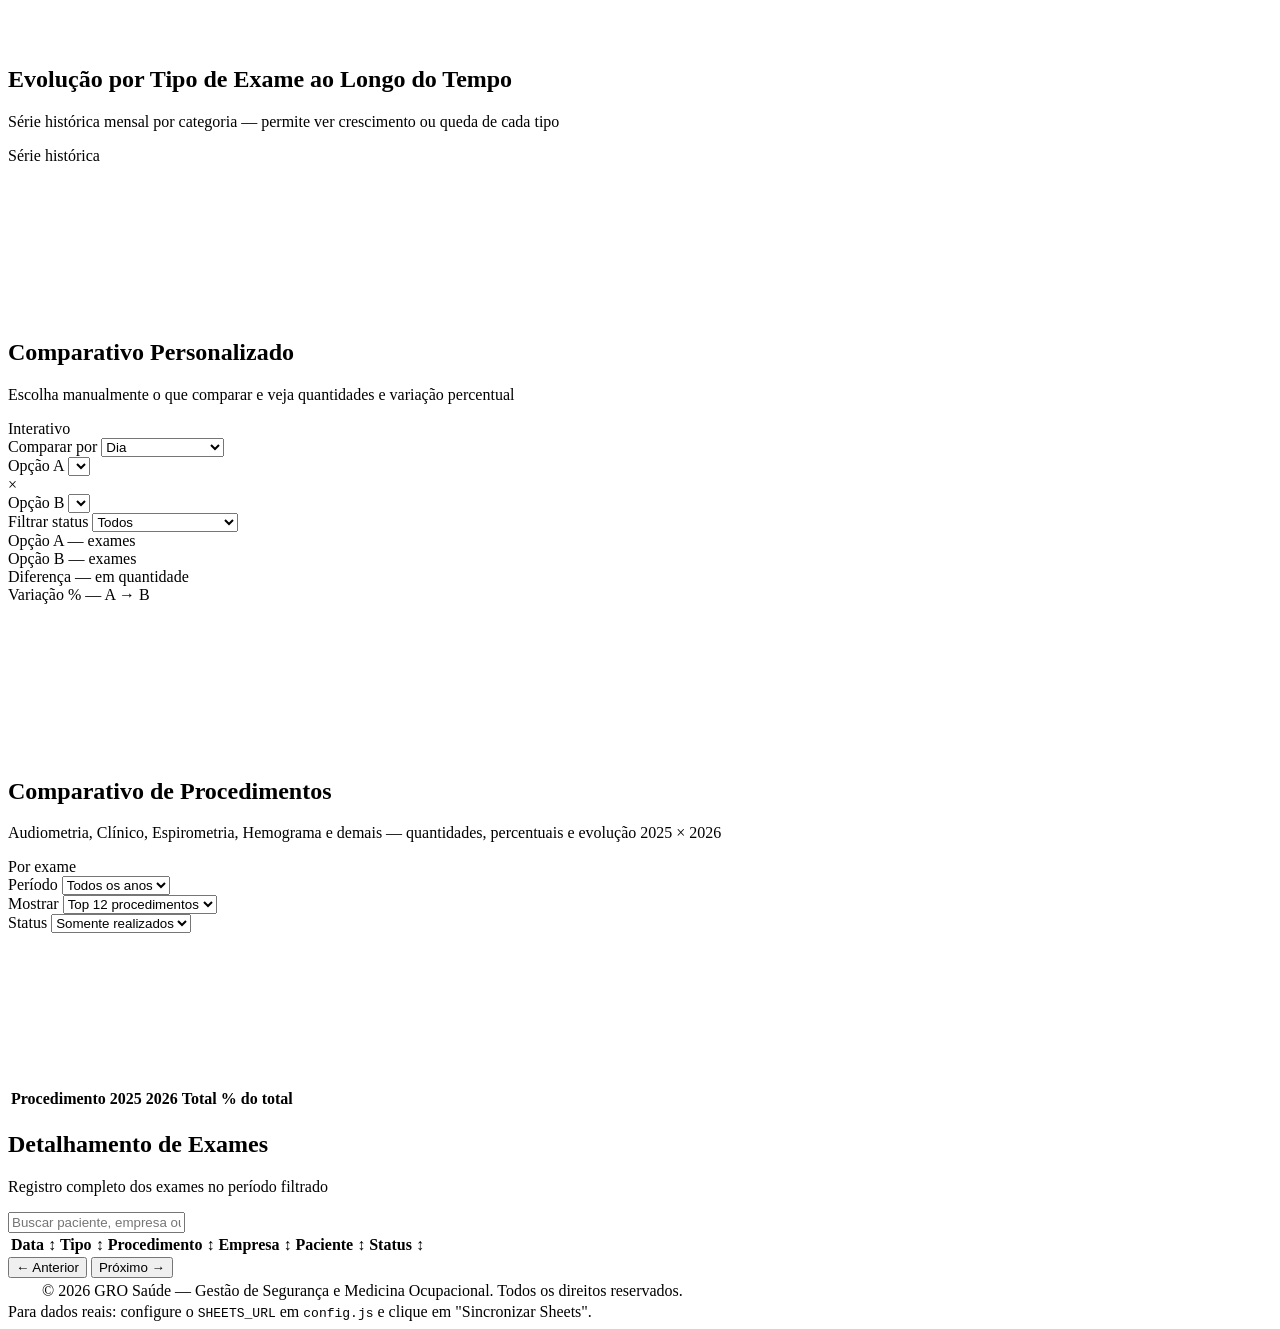
==== commit 379837a6: "feat: transforma em Sistema de Gestao com agenda de vagas 10min e cadastro de exames - Agenda de ges" ====
--- a/index.html
+++ b/index.html
@@ -10,39 +10,27 @@
 <script src="https://cdn.jsdelivr.net/npm/chart.js@4.4.2/dist/chart.umd.min.js"></script>
 <script src="config.js"></script>
 <script src="auth.js"></script>
+<script src="db.js"></script>
 <script src="data.js"></script>
 <link rel="stylesheet" href="style.css" />
+<link rel="stylesheet" href="sistema.css" />
 </head>
 <body>
 
-<!-- HEADER -->
-<header class="header">
-  <div class="header-inner">
-    <div class="logo-block">
-      <!-- Logo oficial GRO Saúde -->
-      <img src="logo.svg" alt="GRO Saúde" class="logo-img" />
-      <div class="logo-text">
-        <span class="logo-main">GRO Saúde</span>
-        <span class="logo-sub">Gestão de Segurança e Medicina Ocupacional</span>
-      </div>
-    </div>
-    <div class="header-title">
+<!-- NAVEGAÇÃO DO SISTEMA -->
+<div id="gro-header" data-page="dashboard"></div>
+
+<!-- BARRA DE TÍTULO -->
+<header class="dash-titlebar">
+  <div class="dash-titlebar-inner">
+    <div class="dash-title-text">
       <h1>Dashboard de Evolução de Exames</h1>
       <p id="headerSubtitle">Carregando dados...</p>
     </div>
-    <div class="header-actions">
-      <a href="agendamento.html" class="btn-agenda">
-        <svg width="15" height="15" fill="none" stroke="currentColor" stroke-width="2" viewBox="0 0 24 24"><path d="M8 7V3m8 4V3m-9 8h10M5 21h14a2 2 0 002-2V7a2 2 0 00-2-2H5a2 2 0 00-2 2v12a2 2 0 002 2z"/></svg>
-        Novo Agendamento
-      </a>
-      <div class="user-pill" id="userPill">
-        <span id="userName">—</span>
-        <button onclick="GRO_AUTH.logout()" class="btn-logout" title="Sair">⏻</button>
-      </div>
-      <div class="last-update">
-        <span class="update-label">Atualizado em</span>
-        <span id="dataAtual" class="update-date"></span>
-      </div>
+    <div class="dash-title-actions">
+      <a href="#" onclick="window.open(GRO_CONFIG.getSheetEditUrl(),'_blank');return false;" class="btn-reset" style="border-color:#1abc9c;color:#16a085;text-decoration:none;display:inline-flex;align-items:center" title="Abrir planilha de agenda">📊 Planilha</a>
+      <button class="btn-reset" id="btnSyncSheets" onclick="sincronizarSheets()" style="border-color:#2980b9;color:#2980b9" title="Ler dados da planilha">⟳ Sincronizar</button>
+      <span class="last-update"><span class="update-label">Atualizado</span><span id="dataAtual" class="update-date"></span></span>
     </div>
   </div>
 </header>
@@ -87,9 +75,7 @@
         <option value="Agendado">Agendado</option>
       </select>
     </div>
-    <button class="btn-reset" onclick="resetFiltros()">Limpar Filtros</button>
-    <a href="#" onclick="window.open(GRO_CONFIG.getSheetEditUrl(),'_blank');return false;" class="btn-reset" style="margin-left:auto;border-color:#1abc9c;color:#16a085;text-decoration:none;display:inline-flex;align-items:center" title="Abrir planilha no Google Sheets">📊 Abrir Planilha</a>
-    <button class="btn-reset" id="btnSyncSheets" onclick="sincronizarSheets()" style="border-color:#2980b9;color:#2980b9" title="Ler dados da planilha">⟳ Sincronizar Planilha</button>
+    <button class="btn-reset" onclick="resetFiltros()" style="margin-left:auto">Limpar Filtros</button>
   </div>
 </section>
 
@@ -292,6 +278,58 @@
       <div class="comp-chart-row">
         <div class="comp-chart-box"><canvas id="chartComp"></canvas></div>
         <div class="comp-detail" id="compDetail"></div>
+      </div>
+    </div>
+  </div>
+</section>
+
+<!-- COMPARATIVO DE PROCEDIMENTOS -->
+<section class="charts-section">
+  <div class="chart-card">
+    <div class="chart-header">
+      <div>
+        <h2 class="chart-title">Comparativo de Procedimentos</h2>
+        <p class="chart-desc">Audiometria, Clínico, Espirometria, Hemograma e demais — quantidades, percentuais e evolução 2025 × 2026</p>
+      </div>
+      <div class="chart-badge badge-green">Por exame</div>
+    </div>
+    <div class="comp-body">
+      <div class="proc-controls">
+        <div class="comp-field">
+          <label>Período</label>
+          <select id="procPeriodo" onchange="renderComparativoProc()">
+            <option value="todos">Todos os anos</option>
+            <option value="2025">Apenas 2025</option>
+            <option value="2026">Apenas 2026</option>
+          </select>
+        </div>
+        <div class="comp-field">
+          <label>Mostrar</label>
+          <select id="procTopN" onchange="renderComparativoProc()">
+            <option value="8">Top 8 procedimentos</option>
+            <option value="12" selected>Top 12 procedimentos</option>
+            <option value="999">Todos</option>
+          </select>
+        </div>
+        <div class="comp-field">
+          <label>Status</label>
+          <select id="procStatus" onchange="renderComparativoProc()">
+            <option value="todos">Todos</option>
+            <option value="Realizado" selected>Somente realizados</option>
+          </select>
+        </div>
+      </div>
+
+      <div class="proc-layout">
+        <div class="proc-chart-box"><canvas id="chartProcComp"></canvas></div>
+        <div class="proc-table-wrap">
+          <table id="procTable">
+            <thead>
+              <tr><th>Procedimento</th><th>2025</th><th>2026</th><th>Total</th><th>% do total</th></tr>
+            </thead>
+            <tbody id="procTableBody"></tbody>
+          </table>
+        </div>
       </div>
     </div>
   </div>
@@ -344,6 +382,7 @@
   </div>
 </footer>
 
+<script src="nav.js"></script>
 <script src="app.js"></script>
 </body>
 </html>
--- a/sistema.css
+++ b/sistema.css
@@ -0,0 +1,130 @@
+/* ============================================================
+   sistema.css — Sistema de Gestão GRO Saúde
+   ============================================================ */
+.sys-body { background: #eef2ef; }
+
+/* ---------- TOPBAR + NAV ---------- */
+.gro-topbar { background: linear-gradient(135deg,#1B392A 0%,#1a6e3c 60%,#238a4c 100%); color:#fff; box-shadow:0 4px 18px rgba(27,57,42,.4); position:sticky; top:0; z-index:200; }
+.gro-topbar-inner { max-width:1440px; margin:0 auto; padding:.7rem 1.5rem; display:flex; align-items:center; justify-content:space-between; gap:1rem; }
+.gro-brand { display:flex; align-items:center; gap:.7rem; }
+.gro-logo { height:46px; width:auto; background:#fff; border-radius:10px; padding:5px 7px; box-shadow:0 2px 8px rgba(0,0,0,.15); }
+.gro-brand-text { display:flex; flex-direction:column; }
+.gro-brand-name { font-size:1.15rem; font-weight:800; }
+.gro-brand-sub { font-size:.64rem; text-transform:uppercase; letter-spacing:.8px; color:rgba(255,255,255,.72); }
+.gro-user { display:flex; align-items:center; gap:.75rem; }
+.gro-user-name { font-size:.82rem; font-weight:500; }
+.gro-logout { background:rgba(255,255,255,.15); border:1px solid rgba(255,255,255,.3); color:#fff; padding:.35rem .9rem; border-radius:8px; font-size:.78rem; cursor:pointer; font-family:inherit; }
+.gro-logout:hover { background:rgba(255,255,255,.25); }
+.gro-nav { max-width:1440px; margin:0 auto; padding:0 1rem; display:flex; gap:.25rem; overflow-x:auto; }
+.gro-nav-item { display:flex; align-items:center; gap:.45rem; padding:.7rem 1rem; color:rgba(255,255,255,.8); text-decoration:none; font-size:.85rem; font-weight:600; border-bottom:3px solid transparent; white-space:nowrap; transition:all .15s; }
+.gro-nav-item svg { width:17px; height:17px; }
+.gro-nav-item:hover { color:#fff; background:rgba(255,255,255,.08); }
+.gro-nav-item.active { color:#fff; border-bottom-color:#2EB45D; background:rgba(255,255,255,.12); }
+
+.sys-main { max-width:1440px; margin:1.25rem auto; padding:0 1.5rem; }
+
+/* ---------- BARRA DE TÍTULO (dashboard) ---------- */
+.dash-titlebar { background:#fff; border-bottom:1px solid var(--border); }
+.dash-titlebar-inner { max-width:1440px; margin:0 auto; padding:.85rem 1.5rem; display:flex; align-items:center; justify-content:space-between; gap:1rem; flex-wrap:wrap; }
+.dash-title-text h1 { font-size:1.2rem; font-weight:800; color:var(--text-primary); }
+.dash-title-text p { font-size:.78rem; color:var(--text-muted); margin-top:.1rem; }
+.dash-title-actions { display:flex; align-items:center; gap:.6rem; flex-wrap:wrap; }
+.dash-title-actions .last-update { display:flex; flex-direction:column; align-items:flex-end; }
+.dash-title-actions .update-label { font-size:.62rem; text-transform:uppercase; letter-spacing:.6px; color:var(--text-muted); }
+.dash-title-actions .update-date { font-size:.8rem; font-weight:700; color:var(--text-primary); }
+
+/* ---------- AGENDA ---------- */
+.agenda-bar { display:flex; flex-wrap:wrap; gap:1rem; align-items:center; justify-content:space-between; background:#fff; border:1px solid var(--border); border-radius:12px; padding:.85rem 1.1rem; margin-bottom:1rem; box-shadow:var(--shadow-sm); }
+.agenda-nav { display:flex; align-items:center; gap:.5rem; flex-wrap:wrap; }
+.agenda-nav input[type=date] { height:38px; border:1.5px solid var(--border); border-radius:8px; padding:0 .6rem; font-family:inherit; font-size:.9rem; color:var(--text-primary); }
+.btn-nav { width:38px; height:38px; border:1.5px solid var(--border); background:#fff; border-radius:8px; font-size:1.4rem; line-height:1; cursor:pointer; color:var(--gro-green); font-weight:700; }
+.btn-nav:hover { border-color:var(--gro-green-brand); background:var(--gro-green-ghost); }
+.btn-hoje { height:38px; padding:0 1rem; border:1.5px solid var(--gro-green); background:#fff; color:var(--gro-green); border-radius:8px; font-weight:600; font-size:.82rem; cursor:pointer; font-family:inherit; }
+.btn-hoje:hover { background:var(--gro-green); color:#fff; }
+.agenda-dow { font-size:.92rem; font-weight:700; color:var(--text-primary); margin-left:.5rem; }
+.agenda-stats { display:flex; gap:.5rem; align-items:center; flex-wrap:wrap; }
+.ag-chip { font-size:.78rem; padding:.35rem .75rem; border-radius:20px; font-weight:500; }
+.ag-chip strong { font-weight:800; }
+.ag-chip-livre { background:#eafaf1; color:#16a94a; }
+.ag-chip-ocup  { background:#fef9e7; color:#d68910; }
+.ag-chip-total { background:#eef2fb; color:#2980b9; }
+.btn-cfg { height:34px; padding:0 .8rem; border:1.5px solid var(--border); background:#fff; border-radius:8px; font-size:.78rem; cursor:pointer; font-family:inherit; color:var(--text-secondary); }
+.btn-cfg:hover { border-color:var(--gro-green-brand); color:var(--gro-green); }
+
+.agenda-grid-card { background:#fff; border:1px solid var(--border); border-radius:12px; overflow:hidden; box-shadow:var(--shadow-sm); }
+.agenda-grid-head { display:flex; align-items:center; gap:.75rem; padding:.65rem 1.1rem; background:var(--gro-green-dark); color:#fff; font-size:.7rem; text-transform:uppercase; letter-spacing:.5px; font-weight:700; }
+.agenda-grid { max-height:calc(100vh - 230px); overflow-y:auto; }
+.ag-row { display:flex; align-items:center; gap:.75rem; padding:.45rem 1.1rem; border-bottom:1px solid #eef2ef; min-height:46px; }
+.ag-row:last-child { border-bottom:none; }
+.ag-hora { width:90px; font-weight:700; color:var(--text-primary); font-variant-numeric:tabular-nums; }
+.ag-livre { background:#fff; }
+.ag-livre:hover { background:#fafdfb; }
+.ag-vaga { flex:1; color:#9db3a4; font-size:.85rem; font-style:italic; }
+.ag-ocupada { background:#f5fbf7; }
+.ag-ocupada:hover { background:#eefaf2; }
+.ag-pac { flex:1; display:flex; flex-direction:column; line-height:1.25; }
+.ag-pac strong { font-size:.88rem; color:var(--text-primary); }
+.ag-pac small { font-size:.72rem; color:var(--text-muted); }
+.ag-tipo { width:150px; }
+.ag-tag { display:inline-block; padding:.18rem .5rem; border-radius:6px; color:#fff; font-size:.68rem; font-weight:700; }
+.ag-status { width:120px; }
+.ag-badge { display:inline-flex; align-items:center; padding:.2rem .55rem; border-radius:20px; font-size:.7rem; font-weight:700; }
+.ag-acao { width:90px; text-align:center; }
+.ag-almoco { background:#faf7ee; }
+.ag-almoco-txt { flex:1; text-align:center; color:#c9a227; font-size:.78rem; font-weight:600; font-style:italic; }
+.btn-mini { padding:.3rem .7rem; border:1.5px solid var(--border); background:#fff; border-radius:6px; font-size:.74rem; cursor:pointer; font-family:inherit; font-weight:600; color:var(--text-secondary); }
+.btn-mini:hover { border-color:var(--gro-green-brand); color:var(--gro-green); }
+.btn-mini-add { border-color:var(--gro-green-brand); color:var(--gro-green); }
+.btn-mini-add:hover { background:var(--gro-green); color:#fff; }
+
+/* ---------- MODAL ---------- */
+.modal-overlay { position:fixed; inset:0; background:rgba(20,40,28,.55); display:none; align-items:center; justify-content:center; z-index:500; padding:1rem; }
+.modal-overlay.show { display:flex; }
+.modal-card { background:#fff; border-radius:14px; width:100%; max-width:640px; max-height:92vh; overflow-y:auto; box-shadow:0 25px 60px rgba(0,0,0,.35); }
+.modal-head { display:flex; align-items:center; justify-content:space-between; padding:1.1rem 1.4rem; border-bottom:1px solid var(--border); background:linear-gradient(135deg,#1a6e3c,#2EB45D); color:#fff; border-radius:14px 14px 0 0; }
+.modal-head h3 { font-size:1.05rem; font-weight:700; }
+.modal-x { background:none; border:none; color:#fff; font-size:1.6rem; line-height:1; cursor:pointer; }
+.modal-body { padding:1.4rem; }
+.mrow { display:flex; gap:.9rem; flex-wrap:wrap; margin-bottom:.9rem; }
+.mfield { display:flex; flex-direction:column; gap:.3rem; flex:0 0 auto; min-width:120px; }
+.mfield.grow { flex:1; min-width:180px; }
+.mrow .mfield { flex:1; }
+.mfield label { font-size:.72rem; font-weight:700; color:#2d5a3d; text-transform:uppercase; letter-spacing:.4px; }
+.mfield input, .mfield select, .mfield textarea { border:1.5px solid var(--border); border-radius:8px; padding:.55rem .75rem; font-size:.85rem; font-family:inherit; color:var(--text-primary); background:#fff; }
+.mfield input:focus, .mfield select:focus, .mfield textarea:focus { outline:none; border-color:var(--gro-green-brand); }
+.mfield input[readonly] { background:#f4f7f5; color:var(--text-secondary); }
+.mhint { font-size:.72rem; color:var(--text-muted); font-weight:400; text-transform:none; letter-spacing:0; }
+.proc-checks { display:grid; grid-template-columns:repeat(auto-fill,minmax(160px,1fr)); gap:.4rem; max-height:170px; overflow-y:auto; border:1.5px solid var(--border); border-radius:8px; padding:.6rem; }
+.proc-check { display:flex; align-items:center; gap:.4rem; font-size:.8rem; color:var(--text-primary); cursor:pointer; }
+.proc-check input { width:15px; height:15px; accent-color:var(--gro-green); }
+.modal-foot { display:flex; align-items:center; gap:.6rem; padding:1rem 1.4rem; border-top:1px solid var(--border); background:#fafdfb; border-radius:0 0 14px 14px; }
+.btn-primary { height:42px; padding:0 1.4rem; background:linear-gradient(135deg,#1a6e3c,#2EB45D); border:none; border-radius:8px; color:#fff; font-size:.86rem; font-weight:700; cursor:pointer; font-family:inherit; }
+.btn-primary:hover { opacity:.9; }
+.btn-secondary { height:42px; padding:0 1.2rem; background:#fff; border:1.5px solid var(--border); border-radius:8px; color:var(--text-secondary); font-size:.86rem; font-weight:600; cursor:pointer; font-family:inherit; }
+.btn-secondary:hover { border-color:var(--gro-green-brand); color:var(--gro-green); }
+.btn-danger { height:42px; padding:0 1.1rem; background:#fff; border:1.5px solid #fca5a5; border-radius:8px; color:#dc2626; font-size:.86rem; font-weight:600; cursor:pointer; font-family:inherit; display:inline-flex; align-items:center; }
+.btn-danger:hover { background:#fef2f2; }
+
+/* ---------- CADASTROS ---------- */
+.cad-grid { display:grid; grid-template-columns:1fr 1fr; gap:1.25rem; }
+@media (max-width:860px){ .cad-grid { grid-template-columns:1fr; } }
+.cad-card { background:#fff; border:1px solid var(--border); border-radius:12px; overflow:hidden; box-shadow:var(--shadow-sm); }
+.cad-head { display:flex; align-items:center; gap:.6rem; padding:1rem 1.25rem; background:linear-gradient(135deg,#1a6e3c,#2EB45D); color:#fff; font-weight:700; font-size:.98rem; }
+.cad-head svg { width:20px; height:20px; }
+.cad-body { padding:1.25rem; }
+.cad-form { display:flex; gap:.7rem; align-items:flex-end; flex-wrap:wrap; margin-bottom:1rem; }
+.cad-count { font-size:.74rem; color:var(--text-muted); font-weight:600; margin-bottom:.6rem; }
+.cad-list { display:flex; flex-direction:column; gap:.4rem; max-height:440px; overflow-y:auto; }
+.cad-item { display:flex; align-items:center; gap:.6rem; padding:.5rem .75rem; background:#f6faf7; border:1px solid #e3efe8; border-radius:8px; }
+.cad-item-name { flex:1; font-size:.85rem; font-weight:600; color:var(--text-primary); }
+.cad-cat { font-size:.68rem; font-weight:700; padding:.15rem .5rem; border-radius:20px; }
+.btn-del-sm { width:24px; height:24px; border:1.5px solid #fca5a5; background:#fff; color:#dc2626; border-radius:6px; font-size:1rem; line-height:1; cursor:pointer; }
+.btn-del-sm:hover { background:#fef2f2; }
+.cad-note { font-size:.8rem; color:var(--text-muted); margin-top:1rem; font-style:italic; }
+.cad-note a { color:var(--gro-green); font-weight:600; }
+
+/* ---------- TOAST ---------- */
+.toast { position:fixed; bottom:1.5rem; right:1.5rem; padding:.85rem 1.25rem; border-radius:10px; font-size:.85rem; font-weight:600; color:#fff; transform:translateY(80px); opacity:0; transition:all .35s; z-index:1000; max-width:340px; }
+.toast.show { transform:translateY(0); opacity:1; }
+.toast.success { background:#16a94a; }
+.toast.error { background:#dc2626; }
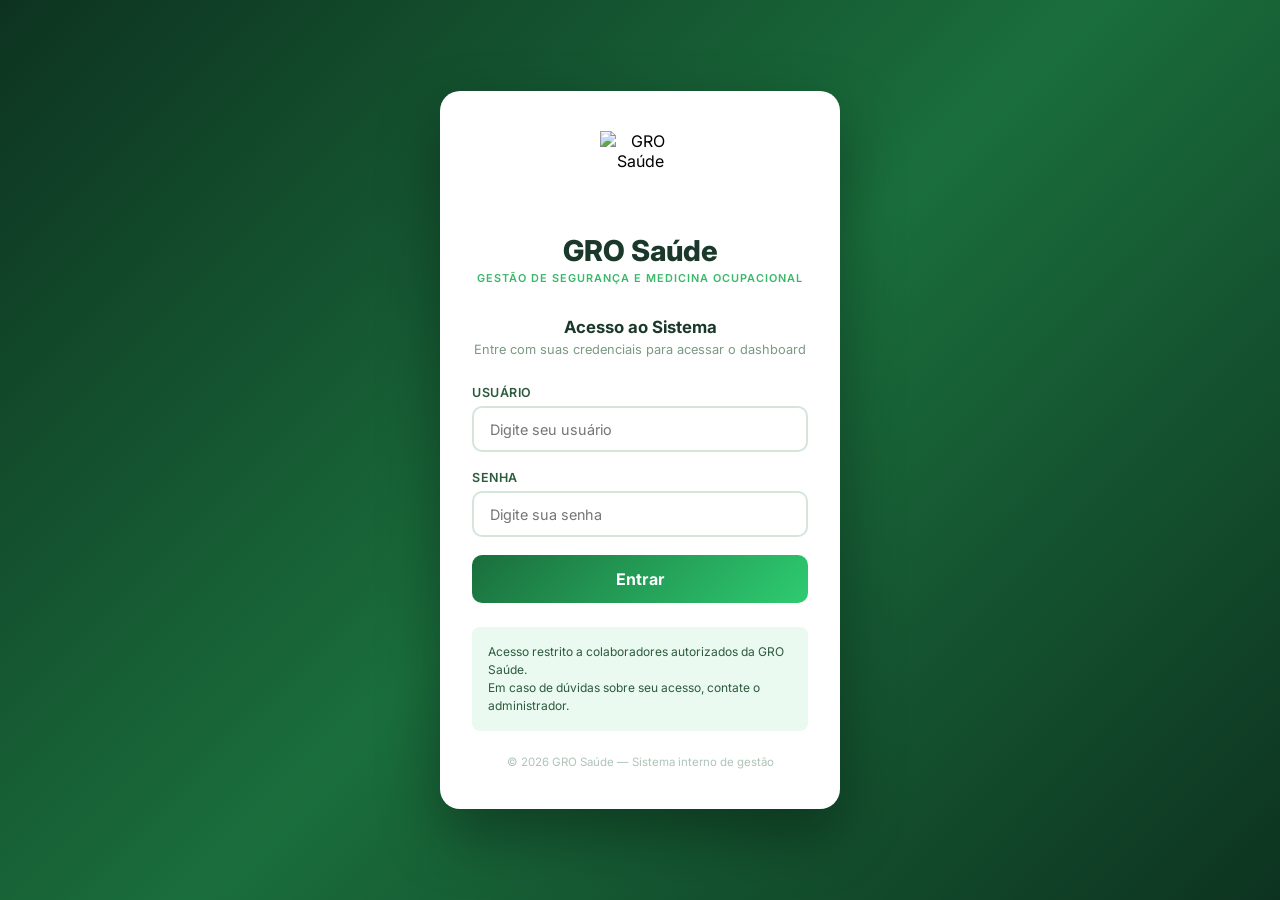
==== commit 340e7dc8: "feat: comparativo de procedimentos, exclusao de usuarios, login sem credenciais - Nova secao 'Compar" ====
--- a/index.html
+++ b/index.html
@@ -10,27 +10,39 @@
 <script src="https://cdn.jsdelivr.net/npm/chart.js@4.4.2/dist/chart.umd.min.js"></script>
 <script src="config.js"></script>
 <script src="auth.js"></script>
-<script src="db.js"></script>
 <script src="data.js"></script>
 <link rel="stylesheet" href="style.css" />
-<link rel="stylesheet" href="sistema.css" />
 </head>
 <body>
 
-<!-- NAVEGAÇÃO DO SISTEMA -->
-<div id="gro-header" data-page="dashboard"></div>
-
-<!-- BARRA DE TÍTULO -->
-<header class="dash-titlebar">
-  <div class="dash-titlebar-inner">
-    <div class="dash-title-text">
+<!-- HEADER -->
+<header class="header">
+  <div class="header-inner">
+    <div class="logo-block">
+      <!-- Logo oficial GRO Saúde -->
+      <img src="logo.svg" alt="GRO Saúde" class="logo-img" />
+      <div class="logo-text">
+        <span class="logo-main">GRO Saúde</span>
+        <span class="logo-sub">Gestão de Segurança e Medicina Ocupacional</span>
+      </div>
+    </div>
+    <div class="header-title">
       <h1>Dashboard de Evolução de Exames</h1>
       <p id="headerSubtitle">Carregando dados...</p>
     </div>
-    <div class="dash-title-actions">
-      <a href="#" onclick="window.open(GRO_CONFIG.getSheetEditUrl(),'_blank');return false;" class="btn-reset" style="border-color:#1abc9c;color:#16a085;text-decoration:none;display:inline-flex;align-items:center" title="Abrir planilha de agenda">📊 Planilha</a>
-      <button class="btn-reset" id="btnSyncSheets" onclick="sincronizarSheets()" style="border-color:#2980b9;color:#2980b9" title="Ler dados da planilha">⟳ Sincronizar</button>
-      <span class="last-update"><span class="update-label">Atualizado</span><span id="dataAtual" class="update-date"></span></span>
+    <div class="header-actions">
+      <a href="agendamento.html" class="btn-agenda">
+        <svg width="15" height="15" fill="none" stroke="currentColor" stroke-width="2" viewBox="0 0 24 24"><path d="M8 7V3m8 4V3m-9 8h10M5 21h14a2 2 0 002-2V7a2 2 0 00-2-2H5a2 2 0 00-2 2v12a2 2 0 002 2z"/></svg>
+        Novo Agendamento
+      </a>
+      <div class="user-pill" id="userPill">
+        <span id="userName">—</span>
+        <button onclick="GRO_AUTH.logout()" class="btn-logout" title="Sair">⏻</button>
+      </div>
+      <div class="last-update">
+        <span class="update-label">Atualizado em</span>
+        <span id="dataAtual" class="update-date"></span>
+      </div>
     </div>
   </div>
 </header>
@@ -75,7 +87,9 @@
         <option value="Agendado">Agendado</option>
       </select>
     </div>
-    <button class="btn-reset" onclick="resetFiltros()" style="margin-left:auto">Limpar Filtros</button>
+    <button class="btn-reset" onclick="resetFiltros()">Limpar Filtros</button>
+    <a href="#" onclick="window.open(GRO_CONFIG.getSheetEditUrl(),'_blank');return false;" class="btn-reset" style="margin-left:auto;border-color:#1abc9c;color:#16a085;text-decoration:none;display:inline-flex;align-items:center" title="Abrir planilha no Google Sheets">📊 Abrir Planilha</a>
+    <button class="btn-reset" id="btnSyncSheets" onclick="sincronizarSheets()" style="border-color:#2980b9;color:#2980b9" title="Ler dados da planilha">⟳ Sincronizar Planilha</button>
   </div>
 </section>
 
@@ -382,7 +396,6 @@
   </div>
 </footer>
 
-<script src="nav.js"></script>
 <script src="app.js"></script>
 </body>
 </html>
--- a/style.css
+++ b/style.css
@@ -0,0 +1,262 @@
+/* ============================================================
+   GRO Saúde — Dashboard de Evolução de Exames
+   Identidade Visual oficial: verde #3AB86A + verde escuro #1B392A
+   ============================================================ */
+
+:root {
+  /* Cores GRO Saúde */
+  --gro-green-brand:  #3AB86A;   /* verde do ícone/logo */
+  --gro-green-dark:   #1B392A;   /* verde escuro do texto "GRO SAÚDE" */
+  --gro-green:        #1a6e3c;   /* verde header/botões */
+  --gro-green-mid:    #238a4c;
+  --gro-green-light:  #2ecc71;
+  --gro-green-pale:   #d5f5e3;
+  --gro-green-ghost:  #eafaf1;
+
+  --gro-blue:    #2980b9;
+  --gro-purple:  #8e44ad;
+  --gro-orange:  #e67e22;
+  --gro-red:     #e74c3c;
+  --gro-teal:    #1abc9c;
+  --gro-yellow:  #f39c12;
+
+  --bg:        #f0f4f1;
+  --bg-card:   #ffffff;
+  --text-primary:   #1B392A;
+  --text-secondary: #4a6352;
+  --text-muted:     #7f9e8a;
+  --border:    #d4e6da;
+  --shadow-sm: 0 1px 4px rgba(0,0,0,.07);
+  --shadow-md: 0 4px 16px rgba(0,0,0,.10);
+  --radius:    12px;
+  --radius-sm: 8px;
+}
+
+*, *::before, *::after { box-sizing: border-box; margin: 0; padding: 0; }
+html { font-size: 15px; scroll-behavior: smooth; }
+body { font-family: 'Inter', system-ui, sans-serif; background: var(--bg); color: var(--text-primary); line-height: 1.6; min-height: 100vh; }
+
+/* ===================== HEADER ===================== */
+.header {
+  background: linear-gradient(135deg, var(--gro-green-dark) 0%, #1a6e3c 55%, #238a4c 100%);
+  color: white;
+  box-shadow: 0 4px 20px rgba(27,57,42,.45);
+  position: sticky; top: 0; z-index: 100;
+}
+.header-inner {
+  max-width: 1440px; margin: 0 auto;
+  padding: .9rem 1.5rem;
+  display: flex; align-items: center; gap: 1.25rem; flex-wrap: wrap;
+}
+.logo-block { display: flex; align-items: center; gap: .75rem; flex-shrink: 0; }
+.logo-img { height: 50px; width: auto; flex-shrink: 0; background: #fff; border-radius: 11px; padding: 5px 7px; box-shadow: 0 2px 8px rgba(0,0,0,.15); }
+.logo-text { display: flex; flex-direction: column; }
+.logo-main { font-size: 1.2rem; font-weight: 800; letter-spacing: -.3px; color: white; }
+.logo-sub  { font-size: .62rem; font-weight: 400; color: rgba(255,255,255,.7); text-transform: uppercase; letter-spacing: .8px; }
+.header-title { flex: 1; min-width: 0; }
+.header-title h1 { font-size: 1.2rem; font-weight: 700; color: white; white-space: nowrap; overflow: hidden; text-overflow: ellipsis; }
+.header-title p  { font-size: .78rem; color: rgba(255,255,255,.72); margin-top: .1rem; }
+.header-actions  { display: flex; align-items: center; gap: .75rem; margin-left: auto; flex-shrink: 0; }
+
+.btn-agenda {
+  display: inline-flex; align-items: center; gap: .4rem;
+  padding: .38rem .9rem;
+  background: rgba(255,255,255,.18);
+  border: 1.5px solid rgba(255,255,255,.45);
+  color: white; border-radius: 8px;
+  font-size: .8rem; font-weight: 600;
+  text-decoration: none;
+  transition: background .2s;
+}
+.btn-agenda:hover { background: rgba(255,255,255,.28); }
+
+.user-pill {
+  display: flex; align-items: center; gap: .5rem;
+  background: rgba(255,255,255,.12);
+  border: 1px solid rgba(255,255,255,.25);
+  border-radius: 20px;
+  padding: .28rem .75rem .28rem .85rem;
+  font-size: .78rem; color: white; font-weight: 500;
+}
+.btn-logout {
+  background: none; border: none; color: rgba(255,255,255,.8);
+  cursor: pointer; font-size: .9rem; padding: 0 .1rem; line-height: 1;
+}
+.btn-logout:hover { color: white; }
+
+.last-update { display: flex; flex-direction: column; align-items: flex-end; }
+.update-label { font-size: .62rem; text-transform: uppercase; letter-spacing: .7px; color: rgba(255,255,255,.55); }
+.update-date  { font-size: .82rem; font-weight: 600; color: white; }
+
+/* ===================== FILTERS ===================== */
+.filters-bar { background: white; border-bottom: 1px solid var(--border); box-shadow: var(--shadow-sm); }
+.filters-inner {
+  max-width: 1440px; margin: 0 auto;
+  padding: .7rem 1.5rem;
+  display: flex; flex-wrap: wrap; gap: .65rem; align-items: flex-end;
+}
+.filter-group { display: flex; flex-direction: column; gap: .2rem; }
+.filter-group label { font-size: .68rem; font-weight: 700; color: var(--text-secondary); text-transform: uppercase; letter-spacing: .6px; }
+.filter-group select {
+  height: 34px; padding: 0 .7rem;
+  border: 1.5px solid var(--border); border-radius: var(--radius-sm);
+  font-size: .82rem; color: var(--text-primary); background: white;
+  cursor: pointer; min-width: 125px; font-family: inherit; transition: border-color .2s;
+}
+.filter-group select:focus { outline: none; border-color: var(--gro-green-brand); }
+.btn-reset {
+  height: 34px; padding: 0 .9rem;
+  background: transparent; border: 1.5px solid var(--gro-green);
+  color: var(--gro-green); border-radius: var(--radius-sm);
+  font-size: .78rem; font-weight: 600; cursor: pointer; font-family: inherit; transition: all .2s;
+}
+.btn-reset:hover { background: var(--gro-green); color: white; }
+
+/* ===================== KPI SECTION ===================== */
+.kpi-section { max-width: 1440px; margin: 1.25rem auto 0; padding: 0 1.5rem; }
+.kpi-grid { display: grid; grid-template-columns: repeat(auto-fit, minmax(195px,1fr)); gap: .9rem; }
+.kpi-card {
+  background: white; border-radius: var(--radius);
+  padding: 1.15rem; display: flex; align-items: center; gap: .9rem;
+  box-shadow: var(--shadow-sm); border: 1px solid var(--border);
+  transition: transform .2s, box-shadow .2s; position: relative; overflow: hidden;
+}
+.kpi-card::before {
+  content: ''; position: absolute; top: 0; left: 0; right: 0; height: 3px;
+  border-radius: var(--radius) var(--radius) 0 0;
+}
+.kpi-card:hover { transform: translateY(-2px); box-shadow: var(--shadow-md); }
+.kpi-primary::before { background: var(--gro-green-brand); }
+.kpi-success::before { background: var(--gro-green-light); }
+.kpi-warning::before { background: var(--gro-yellow); }
+.kpi-info::before    { background: var(--gro-blue); }
+.kpi-purple::before  { background: var(--gro-purple); }
+.kpi-teal::before    { background: var(--gro-teal); }
+
+.kpi-icon { width: 42px; height: 42px; border-radius: 10px; display: flex; align-items: center; justify-content: center; flex-shrink: 0; }
+.kpi-icon svg { width: 20px; height: 20px; }
+.kpi-primary .kpi-icon { background: var(--gro-green-ghost); color: var(--gro-green-brand); }
+.kpi-success .kpi-icon { background: #eafaf1; color: #27ae60; }
+.kpi-warning .kpi-icon { background: #fef9e7; color: var(--gro-yellow); }
+.kpi-info .kpi-icon    { background: #ebf5fb; color: var(--gro-blue); }
+.kpi-purple .kpi-icon  { background: #f5eef8; color: var(--gro-purple); }
+.kpi-teal .kpi-icon    { background: #e8f8f5; color: var(--gro-teal); }
+
+.kpi-content { display: flex; flex-direction: column; }
+.kpi-label   { font-size: .7rem; font-weight: 700; text-transform: uppercase; letter-spacing: .5px; color: var(--text-secondary); }
+.kpi-value   { font-size: 1.75rem; font-weight: 800; color: var(--text-primary); line-height: 1.1; }
+.kpi-sub     { font-size: .7rem; color: var(--text-muted); }
+.kpi-trend   { font-size: .7rem; font-weight: 600; }
+
+/* ===================== CHARTS SECTION ===================== */
+.charts-section { max-width: 1440px; margin: 1.1rem auto 0; padding: 0 1.5rem; }
+.charts-grid-1  { display: grid; grid-template-columns: 1fr; gap: 1.1rem; }
+.charts-grid-2  { display: grid; grid-template-columns: 1fr 1fr; gap: 1.1rem; }
+.charts-grid-3  { display: grid; grid-template-columns: 1fr 2fr; gap: 1.1rem; }
+.chart-card { background: white; border-radius: var(--radius); box-shadow: var(--shadow-sm); border: 1px solid var(--border); overflow: hidden; }
+.chart-header { padding: 1rem 1.25rem .7rem; display: flex; align-items: flex-start; justify-content: space-between; border-bottom: 1px solid var(--border); }
+.chart-title { font-size: .93rem; font-weight: 700; color: var(--text-primary); }
+.chart-desc  { font-size: .73rem; color: var(--text-muted); margin-top: .12rem; }
+.chart-body  { padding: .85rem 1.1rem 1.1rem; height: 270px; position: relative; }
+.chart-body canvas { max-height: 100%; }
+.chart-body-donut { height: 295px; display: flex; align-items: center; justify-content: center; }
+.chart-body-tall  { height: 320px; }
+.chart-badge { font-size: .68rem; font-weight: 600; padding: .18rem .55rem; border-radius: 20px; white-space: nowrap; }
+.badge-green { background: var(--gro-green-ghost); color: var(--gro-green); }
+.badge-blue  { background: #ebf5fb; color: var(--gro-blue); }
+
+/* ===================== COMPARATIVO PERSONALIZADO ===================== */
+.comp-body { padding: 1.1rem 1.25rem 1.4rem; }
+.comp-controls {
+  display: flex; flex-wrap: wrap; gap: .75rem; align-items: flex-end;
+  padding-bottom: 1.1rem; margin-bottom: 1.1rem; border-bottom: 1px solid var(--border);
+}
+.comp-field { display: flex; flex-direction: column; gap: .25rem; }
+.comp-field label { font-size: .68rem; font-weight: 700; color: var(--text-secondary); text-transform: uppercase; letter-spacing: .5px; }
+.comp-field select {
+  height: 38px; padding: 0 .75rem; border: 1.5px solid var(--border); border-radius: var(--radius-sm);
+  font-size: .85rem; color: var(--text-primary); background: white; cursor: pointer; min-width: 150px; font-family: inherit;
+}
+.comp-field select:focus { outline: none; border-color: var(--gro-green-brand); }
+.comp-vs { font-size: 1.3rem; font-weight: 800; color: var(--gro-green-brand); padding-bottom: .4rem; }
+
+.comp-results { display: grid; grid-template-columns: repeat(auto-fit, minmax(180px,1fr)); gap: .9rem; margin-bottom: 1.3rem; }
+.comp-card {
+  border-radius: var(--radius); padding: 1.1rem 1.25rem; display: flex; flex-direction: column; gap: .15rem;
+  border: 1px solid var(--border); position: relative; overflow: hidden;
+}
+.comp-card::before { content:''; position:absolute; top:0; left:0; width:4px; height:100%; }
+.comp-card-a    { background: #f0f9f4; } .comp-card-a::before    { background: var(--gro-green); }
+.comp-card-b    { background: #eef6fd; } .comp-card-b::before    { background: var(--gro-blue); }
+.comp-card-diff { background: #faf6fd; } .comp-card-diff::before { background: var(--gro-purple); }
+.comp-card-pct  { background: #fffaf0; } .comp-card-pct::before  { background: var(--gro-orange); }
+.comp-card-label { font-size: .72rem; font-weight: 700; text-transform: uppercase; letter-spacing: .4px; color: var(--text-secondary);
+  white-space: nowrap; overflow: hidden; text-overflow: ellipsis; }
+.comp-card-value { font-size: 1.85rem; font-weight: 800; color: var(--text-primary); line-height: 1.1; }
+.comp-card-sub   { font-size: .72rem; color: var(--text-muted); }
+.comp-card-value.up   { color: #1a9e4b; }
+.comp-card-value.down { color: #e74c3c; }
+
+.comp-chart-row { display: grid; grid-template-columns: 1.4fr 1fr; gap: 1.25rem; align-items: stretch; }
+.comp-chart-box { height: 260px; position: relative; }
+.comp-detail { font-size: .82rem; color: var(--text-secondary); display: flex; flex-direction: column; gap: .5rem; justify-content: center; }
+.comp-detail .cd-row { display: flex; justify-content: space-between; padding: .5rem .75rem; background: var(--bg); border-radius: 8px; }
+.comp-detail .cd-row strong { color: var(--text-primary); }
+.comp-detail .cd-title { font-weight: 700; color: var(--text-primary); font-size: .85rem; margin-bottom: .2rem; }
+@media (max-width: 768px) { .comp-chart-row { grid-template-columns: 1fr; } }
+
+/* ===================== COMPARATIVO DE PROCEDIMENTOS ===================== */
+.proc-controls { display: flex; flex-wrap: wrap; gap: .75rem; align-items: flex-end; padding-bottom: 1rem; margin-bottom: 1rem; border-bottom: 1px solid var(--border); }
+.proc-layout { display: grid; grid-template-columns: 1.3fr 1fr; gap: 1.25rem; align-items: start; }
+.proc-chart-box { height: 360px; position: relative; }
+.proc-table-wrap { overflow-x: auto; max-height: 380px; overflow-y: auto; border: 1px solid var(--border); border-radius: var(--radius-sm); }
+#procTable { width: 100%; border-collapse: collapse; font-size: .8rem; }
+#procTable thead th { background: var(--gro-green-dark); color: #fff; padding: .55rem .7rem; text-align: left; font-size: .68rem; text-transform: uppercase; letter-spacing: .4px; position: sticky; top: 0; }
+#procTable thead th:not(:first-child) { text-align: right; }
+#procTable tbody tr { border-bottom: 1px solid var(--border); }
+#procTable tbody tr:hover { background: var(--gro-green-ghost); }
+#procTable tbody td { padding: .5rem .7rem; }
+#procTable tbody td:not(:first-child) { text-align: right; font-variant-numeric: tabular-nums; }
+#procTable .proc-name { font-weight: 600; color: var(--text-primary); display: flex; align-items: center; gap: .45rem; }
+#procTable .proc-dot { width: 9px; height: 9px; border-radius: 3px; flex-shrink: 0; }
+#procTable .proc-pct { font-weight: 700; color: var(--gro-green); }
+#procTable tfoot td { padding: .5rem .7rem; font-weight: 700; border-top: 2px solid var(--border); background: var(--bg); }
+@media (max-width: 900px) { .proc-layout { grid-template-columns: 1fr; } }
+
+/* ===================== TABLE SECTION ===================== */
+.table-section { max-width: 1440px; margin: 1.1rem auto 1.5rem; padding: 0 1.5rem; }
+.table-card { background: white; border-radius: var(--radius); box-shadow: var(--shadow-sm); border: 1px solid var(--border); overflow: hidden; }
+.table-header { padding: 1rem 1.25rem .7rem; display: flex; align-items: flex-start; justify-content: space-between; border-bottom: 1px solid var(--border); flex-wrap: wrap; gap: .65rem; }
+.table-controls { display: flex; align-items: center; gap: .65rem; flex-wrap: wrap; }
+.search-input { height: 33px; padding: 0 .75rem; border: 1.5px solid var(--border); border-radius: var(--radius-sm); font-size: .82rem; color: var(--text-primary); min-width: 250px; font-family: inherit; transition: border-color .2s; }
+.search-input:focus { outline: none; border-color: var(--gro-green-brand); }
+.table-count { font-size: .73rem; font-weight: 600; color: var(--text-secondary); white-space: nowrap; }
+.table-wrapper { overflow-x: auto; }
+table { width: 100%; border-collapse: collapse; font-size: .82rem; }
+thead th { background: var(--gro-green-dark); color: white; padding: .62rem 1rem; text-align: left; font-weight: 700; font-size: .7rem; text-transform: uppercase; letter-spacing: .5px; cursor: pointer; user-select: none; white-space: nowrap; }
+thead th:hover { background: var(--gro-green); }
+.sort-icon { opacity: .5; margin-left: .2rem; }
+tbody tr { border-bottom: 1px solid var(--border); transition: background .1s; }
+tbody tr:last-child { border-bottom: none; }
+tbody tr:hover { background: var(--gro-green-ghost); }
+tbody td { padding: .58rem 1rem; color: var(--text-primary); }
+.status-badge { display: inline-flex; align-items: center; gap: .3rem; padding: .18rem .5rem; border-radius: 20px; font-size: .68rem; font-weight: 600; white-space: nowrap; }
+.status-realizado { background: var(--gro-green-ghost); color: var(--gro-green); }
+.status-agendado  { background: #fef9e7; color: var(--gro-yellow); }
+.status-dot { width: 6px; height: 6px; border-radius: 50%; background: currentColor; }
+.tipo-badge { display: inline-block; padding: .14rem .5rem; border-radius: 6px; font-size: .67rem; font-weight: 700; color: white; }
+.table-pagination { padding: .7rem 1.25rem; display: flex; align-items: center; justify-content: space-between; border-top: 1px solid var(--border); font-size: .78rem; color: var(--text-secondary); }
+.table-pagination button { padding: .32rem .85rem; border: 1.5px solid var(--border); border-radius: var(--radius-sm); background: white; color: var(--text-primary); cursor: pointer; font-size: .78rem; font-family: inherit; font-weight: 500; transition: all .2s; }
+.table-pagination button:hover:not(:disabled) { border-color: var(--gro-green-brand); color: var(--gro-green); }
+.table-pagination button:disabled { opacity: .4; cursor: not-allowed; }
+
+/* ===================== FOOTER ===================== */
+.footer { background: var(--gro-green-dark); color: rgba(255,255,255,.6); padding: 1.1rem 1.5rem; margin-top: 2rem; }
+.footer-inner { max-width: 1440px; margin: 0 auto; display: flex; flex-wrap: wrap; gap: .5rem; justify-content: space-between; font-size: .73rem; }
+.footer-hint { font-style: italic; }
+.footer-hint code { background: rgba(255,255,255,.12); padding: .1rem .3rem; border-radius: 4px; }
+
+/* ===================== RESPONSIVE ===================== */
+@media (max-width: 1024px) { .charts-grid-2, .charts-grid-3 { grid-template-columns: 1fr; } }
+@media (max-width: 768px)  { .header-inner { padding: .7rem 1rem; } .kpi-grid { grid-template-columns: repeat(2,1fr); } .kpi-section,.charts-section,.table-section { padding: 0 1rem; } }
+@media (max-width: 480px)  { .kpi-grid { grid-template-columns: 1fr; } }
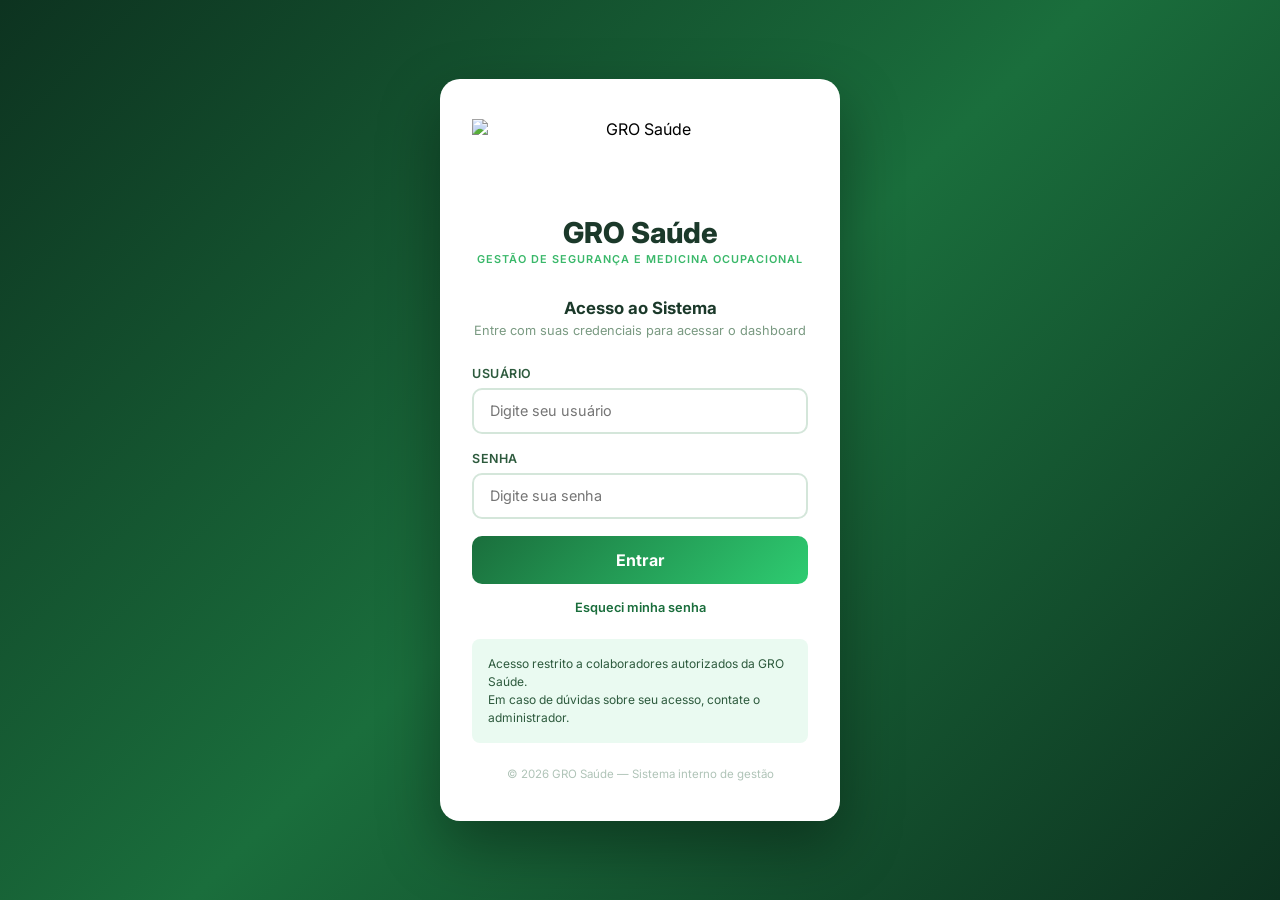
==== commit f9598250: "feat: sincronizacao automatica multi-dispositivo via Google Sheets Todo o sistema (usuarios, agendam" ====
--- a/index.html
+++ b/index.html
@@ -3,46 +3,38 @@
 <head>
 <meta charset="UTF-8" />
 <meta name="viewport" content="width=device-width, initial-scale=1.0" />
-<title>Dashboard de Evolução de Exames — GRO Saúde</title>
+<title>Gestão de Exames — GRO Saúde</title>
+<link rel="icon" type="image/png" href="logo.png"/>
 <link rel="preconnect" href="https://fonts.googleapis.com" />
 <link rel="preconnect" href="https://fonts.gstatic.com" crossorigin />
 <link href="https://fonts.googleapis.com/css2?family=Inter:wght@300;400;500;600;700;800&display=swap" rel="stylesheet" />
 <script src="https://cdn.jsdelivr.net/npm/chart.js@4.4.2/dist/chart.umd.min.js"></script>
 <script src="config.js"></script>
 <script src="auth.js"></script>
+<script src="sync.js"></script>
+<script src="db.js"></script>
 <script src="data.js"></script>
 <link rel="stylesheet" href="style.css" />
+<link rel="stylesheet" href="sistema.css" />
 </head>
 <body>
 
-<!-- HEADER -->
-<header class="header">
-  <div class="header-inner">
-    <div class="logo-block">
-      <!-- Logo oficial GRO Saúde -->
-      <img src="logo.svg" alt="GRO Saúde" class="logo-img" />
-      <div class="logo-text">
-        <span class="logo-main">GRO Saúde</span>
-        <span class="logo-sub">Gestão de Segurança e Medicina Ocupacional</span>
-      </div>
-    </div>
-    <div class="header-title">
-      <h1>Dashboard de Evolução de Exames</h1>
+<!-- NAVEGAÇÃO DO SISTEMA -->
+<div id="gro-header" data-page="dashboard"></div>
+
+<!-- BARRA DE TÍTULO -->
+<header class="dash-titlebar">
+  <div class="dash-titlebar-inner">
+    <div class="dash-title-text">
+      <h1>Gestão de Exames</h1>
       <p id="headerSubtitle">Carregando dados...</p>
     </div>
-    <div class="header-actions">
-      <a href="agendamento.html" class="btn-agenda">
-        <svg width="15" height="15" fill="none" stroke="currentColor" stroke-width="2" viewBox="0 0 24 24"><path d="M8 7V3m8 4V3m-9 8h10M5 21h14a2 2 0 002-2V7a2 2 0 00-2-2H5a2 2 0 00-2 2v12a2 2 0 002 2z"/></svg>
-        Novo Agendamento
-      </a>
-      <div class="user-pill" id="userPill">
-        <span id="userName">—</span>
-        <button onclick="GRO_AUTH.logout()" class="btn-logout" title="Sair">⏻</button>
-      </div>
-      <div class="last-update">
-        <span class="update-label">Atualizado em</span>
-        <span id="dataAtual" class="update-date"></span>
-      </div>
+    <div class="dash-title-actions">
+      <a href="#" onclick="window.open(GRO_CONFIG.getSheetEditUrl(),'_blank');return false;" class="btn-reset" style="border-color:#1abc9c;color:#16a085;text-decoration:none;display:inline-flex;align-items:center" title="Abrir planilha de agenda">📊 Planilha</a>
+      <button class="btn-reset admin-only" id="btnSyncSheets" onclick="sincronizarSheets()" style="border-color:#2980b9;color:#2980b9;display:none" title="Ler dados da planilha (Admin)">⟳ Sincronizar</button>
+      <button class="btn-reset admin-only" id="btnExportCSV" onclick="exportarCSV()" style="border-color:#2ecc71;color:#1a6e3c;display:none" title="Exportar dados filtrados como CSV (Admin)">⬇ Exportar CSV</button>
+      <button class="btn-reset admin-only" id="btnAlimentarAgenda" onclick="alimentarAgenda()" style="border-color:#9b59b6;color:#8e44ad;display:none" title="Importar dados históricos para a Agenda (Admin)">📅 Alimentar Agenda</button>
+      <span class="last-update"><span class="update-label">Atualizado</span><span id="dataAtual" class="update-date"></span></span>
     </div>
   </div>
 </header>
@@ -87,9 +79,7 @@
         <option value="Agendado">Agendado</option>
       </select>
     </div>
-    <button class="btn-reset" onclick="resetFiltros()">Limpar Filtros</button>
-    <a href="#" onclick="window.open(GRO_CONFIG.getSheetEditUrl(),'_blank');return false;" class="btn-reset" style="margin-left:auto;border-color:#1abc9c;color:#16a085;text-decoration:none;display:inline-flex;align-items:center" title="Abrir planilha no Google Sheets">📊 Abrir Planilha</a>
-    <button class="btn-reset" id="btnSyncSheets" onclick="sincronizarSheets()" style="border-color:#2980b9;color:#2980b9" title="Ler dados da planilha">⟳ Sincronizar Planilha</button>
+    <button class="btn-reset" onclick="resetFiltros()" style="margin-left:auto">Limpar Filtros</button>
   </div>
 </section>
 
@@ -396,6 +386,7 @@
   </div>
 </footer>
 
+<script src="nav.js"></script>
 <script src="app.js"></script>
 </body>
 </html>
--- a/sistema.css
+++ b/sistema.css
@@ -0,0 +1,130 @@
+/* ============================================================
+   sistema.css — Sistema de Gestão GRO Saúde
+   ============================================================ */
+.sys-body { background: #eef2ef; }
+
+/* ---------- TOPBAR + NAV ---------- */
+.gro-topbar { background: linear-gradient(135deg,#1B392A 0%,#1a6e3c 60%,#238a4c 100%); color:#fff; box-shadow:0 4px 18px rgba(27,57,42,.4); position:sticky; top:0; z-index:200; }
+.gro-topbar-inner { max-width:1440px; margin:0 auto; padding:.7rem 1.5rem; display:flex; align-items:center; justify-content:space-between; gap:1rem; }
+.gro-brand { display:flex; align-items:center; gap:.7rem; }
+.gro-logo { height:46px; width:auto; background:#fff; border-radius:10px; padding:5px 7px; box-shadow:0 2px 8px rgba(0,0,0,.15); }
+.gro-brand-text { display:flex; flex-direction:column; }
+.gro-brand-name { font-size:1.15rem; font-weight:800; }
+.gro-brand-sub { font-size:.64rem; text-transform:uppercase; letter-spacing:.8px; color:rgba(255,255,255,.72); }
+.gro-user { display:flex; align-items:center; gap:.75rem; }
+.gro-user-name { font-size:.82rem; font-weight:500; }
+.gro-logout { background:rgba(255,255,255,.15); border:1px solid rgba(255,255,255,.3); color:#fff; padding:.35rem .9rem; border-radius:8px; font-size:.78rem; cursor:pointer; font-family:inherit; }
+.gro-logout:hover { background:rgba(255,255,255,.25); }
+.gro-nav { max-width:1440px; margin:0 auto; padding:0 1rem; display:flex; gap:.25rem; overflow-x:auto; }
+.gro-nav-item { display:flex; align-items:center; gap:.45rem; padding:.7rem 1rem; color:rgba(255,255,255,.8); text-decoration:none; font-size:.85rem; font-weight:600; border-bottom:3px solid transparent; white-space:nowrap; transition:all .15s; }
+.gro-nav-item svg { width:17px; height:17px; }
+.gro-nav-item:hover { color:#fff; background:rgba(255,255,255,.08); }
+.gro-nav-item.active { color:#fff; border-bottom-color:#2EB45D; background:rgba(255,255,255,.12); }
+
+.sys-main { max-width:1440px; margin:1.25rem auto; padding:0 1.5rem; }
+
+/* ---------- BARRA DE TÍTULO (dashboard) ---------- */
+.dash-titlebar { background:#fff; border-bottom:1px solid var(--border); }
+.dash-titlebar-inner { max-width:1440px; margin:0 auto; padding:.85rem 1.5rem; display:flex; align-items:center; justify-content:space-between; gap:1rem; flex-wrap:wrap; }
+.dash-title-text h1 { font-size:1.2rem; font-weight:800; color:var(--text-primary); }
+.dash-title-text p { font-size:.78rem; color:var(--text-muted); margin-top:.1rem; }
+.dash-title-actions { display:flex; align-items:center; gap:.6rem; flex-wrap:wrap; }
+.dash-title-actions .last-update { display:flex; flex-direction:column; align-items:flex-end; }
+.dash-title-actions .update-label { font-size:.62rem; text-transform:uppercase; letter-spacing:.6px; color:var(--text-muted); }
+.dash-title-actions .update-date { font-size:.8rem; font-weight:700; color:var(--text-primary); }
+
+/* ---------- AGENDA ---------- */
+.agenda-bar { display:flex; flex-wrap:wrap; gap:1rem; align-items:center; justify-content:space-between; background:#fff; border:1px solid var(--border); border-radius:12px; padding:.85rem 1.1rem; margin-bottom:1rem; box-shadow:var(--shadow-sm); }
+.agenda-nav { display:flex; align-items:center; gap:.5rem; flex-wrap:wrap; }
+.agenda-nav input[type=date] { height:38px; border:1.5px solid var(--border); border-radius:8px; padding:0 .6rem; font-family:inherit; font-size:.9rem; color:var(--text-primary); }
+.btn-nav { width:38px; height:38px; border:1.5px solid var(--border); background:#fff; border-radius:8px; font-size:1.4rem; line-height:1; cursor:pointer; color:var(--gro-green); font-weight:700; }
+.btn-nav:hover { border-color:var(--gro-green-brand); background:var(--gro-green-ghost); }
+.btn-hoje { height:38px; padding:0 1rem; border:1.5px solid var(--gro-green); background:#fff; color:var(--gro-green); border-radius:8px; font-weight:600; font-size:.82rem; cursor:pointer; font-family:inherit; }
+.btn-hoje:hover { background:var(--gro-green); color:#fff; }
+.agenda-dow { font-size:.92rem; font-weight:700; color:var(--text-primary); margin-left:.5rem; }
+.agenda-stats { display:flex; gap:.5rem; align-items:center; flex-wrap:wrap; }
+.ag-chip { font-size:.78rem; padding:.35rem .75rem; border-radius:20px; font-weight:500; }
+.ag-chip strong { font-weight:800; }
+.ag-chip-livre { background:#eafaf1; color:#16a94a; }
+.ag-chip-ocup  { background:#fef9e7; color:#d68910; }
+.ag-chip-total { background:#eef2fb; color:#2980b9; }
+.btn-cfg { height:34px; padding:0 .8rem; border:1.5px solid var(--border); background:#fff; border-radius:8px; font-size:.78rem; cursor:pointer; font-family:inherit; color:var(--text-secondary); }
+.btn-cfg:hover { border-color:var(--gro-green-brand); color:var(--gro-green); }
+
+.agenda-grid-card { background:#fff; border:1px solid var(--border); border-radius:12px; overflow:hidden; box-shadow:var(--shadow-sm); }
+.agenda-grid-head { display:flex; align-items:center; gap:.75rem; padding:.65rem 1.1rem; background:var(--gro-green-dark); color:#fff; font-size:.7rem; text-transform:uppercase; letter-spacing:.5px; font-weight:700; }
+.agenda-grid { max-height:calc(100vh - 230px); overflow-y:auto; }
+.ag-row { display:flex; align-items:center; gap:.75rem; padding:.45rem 1.1rem; border-bottom:1px solid #eef2ef; min-height:46px; }
+.ag-row:last-child { border-bottom:none; }
+.ag-hora { width:90px; font-weight:700; color:var(--text-primary); font-variant-numeric:tabular-nums; }
+.ag-livre { background:#fff; }
+.ag-livre:hover { background:#fafdfb; }
+.ag-vaga { flex:1; color:#9db3a4; font-size:.85rem; font-style:italic; }
+.ag-ocupada { background:#f5fbf7; }
+.ag-ocupada:hover { background:#eefaf2; }
+.ag-pac { flex:1; display:flex; flex-direction:column; line-height:1.25; }
+.ag-pac strong { font-size:.88rem; color:var(--text-primary); }
+.ag-pac small { font-size:.72rem; color:var(--text-muted); }
+.ag-tipo { width:150px; }
+.ag-tag { display:inline-block; padding:.18rem .5rem; border-radius:6px; color:#fff; font-size:.68rem; font-weight:700; }
+.ag-status { width:120px; }
+.ag-badge { display:inline-flex; align-items:center; padding:.2rem .55rem; border-radius:20px; font-size:.7rem; font-weight:700; }
+.ag-acao { width:90px; text-align:center; }
+.ag-almoco { background:#faf7ee; }
+.ag-almoco-txt { flex:1; text-align:center; color:#c9a227; font-size:.78rem; font-weight:600; font-style:italic; }
+.btn-mini { padding:.3rem .7rem; border:1.5px solid var(--border); background:#fff; border-radius:6px; font-size:.74rem; cursor:pointer; font-family:inherit; font-weight:600; color:var(--text-secondary); }
+.btn-mini:hover { border-color:var(--gro-green-brand); color:var(--gro-green); }
+.btn-mini-add { border-color:var(--gro-green-brand); color:var(--gro-green); }
+.btn-mini-add:hover { background:var(--gro-green); color:#fff; }
+
+/* ---------- MODAL ---------- */
+.modal-overlay { position:fixed; inset:0; background:rgba(20,40,28,.55); display:none; align-items:center; justify-content:center; z-index:500; padding:1rem; }
+.modal-overlay.show { display:flex; }
+.modal-card { background:#fff; border-radius:14px; width:100%; max-width:640px; max-height:92vh; overflow-y:auto; box-shadow:0 25px 60px rgba(0,0,0,.35); }
+.modal-head { display:flex; align-items:center; justify-content:space-between; padding:1.1rem 1.4rem; border-bottom:1px solid var(--border); background:linear-gradient(135deg,#1a6e3c,#2EB45D); color:#fff; border-radius:14px 14px 0 0; }
+.modal-head h3 { font-size:1.05rem; font-weight:700; }
+.modal-x { background:none; border:none; color:#fff; font-size:1.6rem; line-height:1; cursor:pointer; }
+.modal-body { padding:1.4rem; }
+.mrow { display:flex; gap:.9rem; flex-wrap:wrap; margin-bottom:.9rem; }
+.mfield { display:flex; flex-direction:column; gap:.3rem; flex:0 0 auto; min-width:120px; }
+.mfield.grow { flex:1; min-width:180px; }
+.mrow .mfield { flex:1; }
+.mfield label { font-size:.72rem; font-weight:700; color:#2d5a3d; text-transform:uppercase; letter-spacing:.4px; }
+.mfield input, .mfield select, .mfield textarea { border:1.5px solid var(--border); border-radius:8px; padding:.55rem .75rem; font-size:.85rem; font-family:inherit; color:var(--text-primary); background:#fff; }
+.mfield input:focus, .mfield select:focus, .mfield textarea:focus { outline:none; border-color:var(--gro-green-brand); }
+.mfield input[readonly] { background:#f4f7f5; color:var(--text-secondary); }
+.mhint { font-size:.72rem; color:var(--text-muted); font-weight:400; text-transform:none; letter-spacing:0; }
+.proc-checks { display:grid; grid-template-columns:repeat(auto-fill,minmax(160px,1fr)); gap:.4rem; max-height:170px; overflow-y:auto; border:1.5px solid var(--border); border-radius:8px; padding:.6rem; }
+.proc-check { display:flex; align-items:center; gap:.4rem; font-size:.8rem; color:var(--text-primary); cursor:pointer; }
+.proc-check input { width:15px; height:15px; accent-color:var(--gro-green); }
+.modal-foot { display:flex; align-items:center; gap:.6rem; padding:1rem 1.4rem; border-top:1px solid var(--border); background:#fafdfb; border-radius:0 0 14px 14px; }
+.btn-primary { height:42px; padding:0 1.4rem; background:linear-gradient(135deg,#1a6e3c,#2EB45D); border:none; border-radius:8px; color:#fff; font-size:.86rem; font-weight:700; cursor:pointer; font-family:inherit; }
+.btn-primary:hover { opacity:.9; }
+.btn-secondary { height:42px; padding:0 1.2rem; background:#fff; border:1.5px solid var(--border); border-radius:8px; color:var(--text-secondary); font-size:.86rem; font-weight:600; cursor:pointer; font-family:inherit; }
+.btn-secondary:hover { border-color:var(--gro-green-brand); color:var(--gro-green); }
+.btn-danger { height:42px; padding:0 1.1rem; background:#fff; border:1.5px solid #fca5a5; border-radius:8px; color:#dc2626; font-size:.86rem; font-weight:600; cursor:pointer; font-family:inherit; display:inline-flex; align-items:center; }
+.btn-danger:hover { background:#fef2f2; }
+
+/* ---------- CADASTROS ---------- */
+.cad-grid { display:grid; grid-template-columns:1fr 1fr; gap:1.25rem; }
+@media (max-width:860px){ .cad-grid { grid-template-columns:1fr; } }
+.cad-card { background:#fff; border:1px solid var(--border); border-radius:12px; overflow:hidden; box-shadow:var(--shadow-sm); }
+.cad-head { display:flex; align-items:center; gap:.6rem; padding:1rem 1.25rem; background:linear-gradient(135deg,#1a6e3c,#2EB45D); color:#fff; font-weight:700; font-size:.98rem; }
+.cad-head svg { width:20px; height:20px; }
+.cad-body { padding:1.25rem; }
+.cad-form { display:flex; gap:.7rem; align-items:flex-end; flex-wrap:wrap; margin-bottom:1rem; }
+.cad-count { font-size:.74rem; color:var(--text-muted); font-weight:600; margin-bottom:.6rem; }
+.cad-list { display:flex; flex-direction:column; gap:.4rem; max-height:440px; overflow-y:auto; }
+.cad-item { display:flex; align-items:center; gap:.6rem; padding:.5rem .75rem; background:#f6faf7; border:1px solid #e3efe8; border-radius:8px; }
+.cad-item-name { flex:1; font-size:.85rem; font-weight:600; color:var(--text-primary); }
+.cad-cat { font-size:.68rem; font-weight:700; padding:.15rem .5rem; border-radius:20px; }
+.btn-del-sm { width:24px; height:24px; border:1.5px solid #fca5a5; background:#fff; color:#dc2626; border-radius:6px; font-size:1rem; line-height:1; cursor:pointer; }
+.btn-del-sm:hover { background:#fef2f2; }
+.cad-note { font-size:.8rem; color:var(--text-muted); margin-top:1rem; font-style:italic; }
+.cad-note a { color:var(--gro-green); font-weight:600; }
+
+/* ---------- TOAST ---------- */
+.toast { position:fixed; bottom:1.5rem; right:1.5rem; padding:.85rem 1.25rem; border-radius:10px; font-size:.85rem; font-weight:600; color:#fff; transform:translateY(80px); opacity:0; transition:all .35s; z-index:1000; max-width:340px; }
+.toast.show { transform:translateY(0); opacity:1; }
+.toast.success { background:#16a94a; }
+.toast.error { background:#dc2626; }
